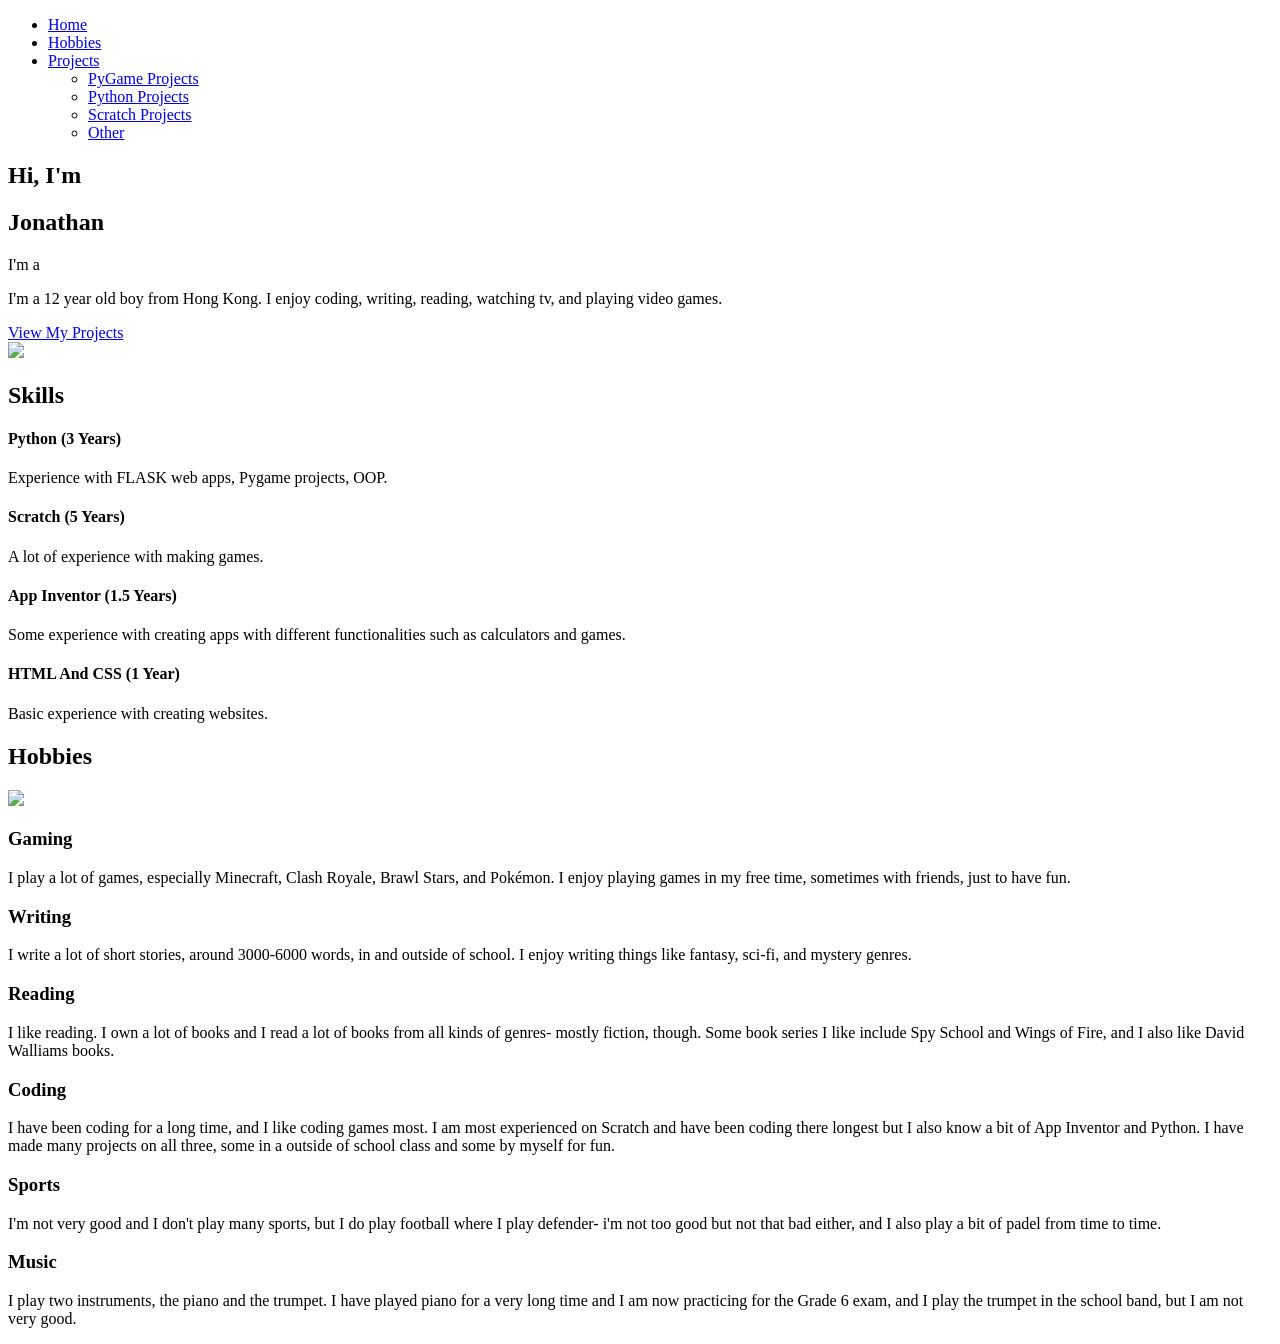
==== index.html @ df92a44d "Add files via upload" ====
<!DOCTYPE html>
<html lang="en">

<head>
  <meta charset="utf-8">
  <meta content="width=device-width, initial-scale=1.0" name="viewport">
  <title>Jonathan's Portfolio</title>
  <meta name="description" content="">
  <meta name="keywords" content="">

  <!-- Favicons -->
  <link href="assets/img/favicon.png" rel="icon">
  <link href="assets/img/apple-touch-icon.png" rel="apple-touch-icon">

  <!-- Fonts -->
  <link href="https://fonts.googleapis.com" rel="preconnect">
  <link href="https://fonts.gstatic.com" rel="preconnect" crossorigin>
  <link href="https://fonts.googleapis.com/css2?family=Roboto:ital,wght@0,100;0,300;0,400;0,500;0,700;0,900;1,100;1,300;1,400;1,500;1,700;1,900&family=Ubuntu:ital,wght@0,300;0,400;0,500;0,700;1,300;1,400;1,500;1,700&family=Nunito:ital,wght@0,200;0,300;0,400;0,500;0,600;0,700;0,800;0,900;1,200;1,300;1,400;1,500;1,600;1,700;1,800;1,900&display=swap" rel="stylesheet">

  <!-- Vendor CSS Files -->
  <link href="assets/vendor/bootstrap/css/bootstrap.min.css" rel="stylesheet">
  <link href="assets/vendor/bootstrap-icons/bootstrap-icons.css" rel="stylesheet">
  <link href="assets/vendor/aos/aos.css" rel="stylesheet">
  <link href="assets/vendor/glightbox/css/glightbox.min.css" rel="stylesheet">
  <link href="assets/vendor/swiper/swiper-bundle.min.css" rel="stylesheet">

  <!-- Main CSS File -->
  <link href="assets/css/main.css" rel="stylesheet">
  <link href="assets/css/custom.css" rel="stylesheet">

</head>

<body class="index-page">

  <header id="header" class="header dark-background d-flex flex-column justify-content-center">
    <i class="header-toggle d-xl-none bi bi-list"></i>

    <div class="header-container d-flex flex-column align-items-start">
      <nav id="navmenu" class="navmenu">
        <ul>
          <li><a href="#hero" class="active"><i class="bi bi-house navicon"></i>Home</a></li>
          <li><a href="#hobbies"><i class="bi bi-hdd-stack navicon"></i> Hobbies</a></li>
          <li class="dropdown"><a href="#"><i class="bi bi-menu-button navicon"></i> <span>Projects</span> <i class="bi bi-chevron-down toggle-dropdown"></i></a>
            <ul>
              <li><a href="pygame-projects.html">PyGame Projects</a></li>
              <li><a href="python-projects.html">Python Projects</a></li>
              <li><a href="scratch-projects.html">Scratch Projects</a></li>
              <li><a href="other-projects.html">Other</a></li>
            </ul>
          </li>
        </ul>
      </nav>

    </div>

  </header>

  <main class="main">

    <!-- Hero Section -->
    <section id="hero" class="hero section">

      <div class="background-elements">
        <div class="bg-circle circle-1"></div>
        <div class="bg-circle circle-2"></div>
      </div>

      <div class="hero-content">

        <div class="container">
          <div class="row align-items-center">

            <div class="col-lg-6" data-aos="fade-right" data-aos-delay="100">
              <div class="hero-text">
                <h1>Hi, I'm</h1>
                <h2>Jonathan</h2>
                <p class="lead">I'm a <span class="typed" data-typed-items="Coder, Writer, Student, Gamer"></span></p>
                <p class="description">I'm a 12 year old boy from Hong Kong. I enjoy coding, writing, reading, watching tv, and playing video games.</p>

                <div class="hero-actions">
                  <a href="#portfolio" class="btn btn-primary">View My Projects</a>
                </div>

                <div class="social-links">
                  <a href="#"><i class="bi bi-github"></i></a>
                </div>
              </div>
            </div>

            <div class="col-lg-6" data-aos="fade-left" data-aos-delay="200">
              <div class="hero-visual">
                <div class="profile-container">
                  <div class="profile-background"></div>
                  <img src="assets/img/" class="profile-image">
                </div>
              </div>
            </div>

          </div>
        </div>
      </div>

    </section><!-- /Hero Section -->


    <!-- Skills Section -->
    <section id="skills" class="skills section">

      <!-- Section Title -->
      <div class="container section-title" data-aos="fade-up">
        <h2>Skills</h2>
      </div><!-- End Section Title -->

      <div class="container" data-aos="fade-up" data-aos-delay="100">

        <div class="row">
          <div class="col-lg-6">
            <div class="skills-category" data-aos="fade-up" data-aos-delay="200">
              <div class="skills-animation">
                <div class="skill-item">
                  <div class="d-flex justify-content-between align-items-center">
                    <h4>Python (3 Years)</h4>
                  </div>
                  <div>Experience with FLASK web apps, Pygame projects, OOP.</div>
                </div>

                <div class="skill-item">
                  <div class="d-flex justify-content-between align-items-center">
                    <h4>Scratch (5 Years)</h4>
                  </div>
                  <div>A lot of experience with making games.</div>
                </div>

              </div>
            </div>
          </div>

          <div class="col-lg-6">
            <div class="skills-category" data-aos="fade-up" data-aos-delay="300">
              <div class="skills-animation">
                <div class="skill-item">
                  <div class="d-flex justify-content-between align-items-center">
                    <h4>App Inventor (1.5 Years)</h4>
                  </div>
                  <div>Some experience with creating apps with different functionalities such as calculators and games.</div>
                </div>

                <div class="skill-item">
                  <div class="d-flex justify-content-between align-items-center">
                    <h4>HTML And CSS (1 Year)</h4>
                  </div>
                  <div>Basic experience with creating websites.</div>
                </div>

              </div>
            </div><!-- End Backend Skills -->
          </div>
        </div>

      </div>

    </section><!-- /Skills Section -->


    <!-- Hobbies Section -->
    <section id="hobbies" class="services section">

      <!-- Section Title -->
      <div class="container section-title" data-aos="fade-up">
        <h2>Hobbies</h2>
      </div><!-- End Section Title -->

      <div class="container" data-aos="fade-up" data-aos-delay="100">

        <div class="row justify-content-center">
          <div class="col-lg-4 col-md-6" data-aos="fade-up" data-aos-delay="100">
            <div class="service-card position-relative z-1">
              <div class="service-icon">
                <img src="assets/img/hobbies/test.png" class="hobbie_image">
              </div>
              <h3>
                  Gaming
              </h3>
              <p>
                I play a lot of games, especially Minecraft, Clash Royale, Brawl Stars, and Pokémon. I enjoy playing games in my free time, sometimes with friends, just to have fun. 
              </p>
            </div>
          </div>
          <div class="col-lg-4 col-md-6" data-aos="fade-up" data-aos-delay="200">
            <div class="service-card position-relative z-1">
              <div class="service-icon">
                <i class="bi bi-gem"></i>
              </div>
              <h3>
                  Writing
              </h3>
              <p>
                I write a lot of short stories, around 3000-6000 words, in and outside of school. I enjoy writing things like fantasy, sci-fi, and mystery genres.
              </p>
            </div>
          </div>
          <div class="col-lg-4 col-md-6" data-aos="fade-up" data-aos-delay="300">
            <div class="service-card position-relative z-1">
              <div class="service-icon">
                <i class="bi bi-megaphone"></i>
              </div>
              <h3>
                  Reading
              </h3>
              <p>
                I like reading. I own a lot of books and I read a lot of books from all kinds of genres- mostly fiction, though. Some book series I like include Spy School and Wings of Fire, and I also like David Walliams books.
              </p>
               </div>
          </div>
          <div class="col-lg-4 col-md-6" data-aos="fade-up" data-aos-delay="100">
            <div class="service-card position-relative z-1">
              <div class="service-icon">
                <i class="bi bi-code-slash"></i>
              </div>
              <h3>
                  Coding
              </h3>
              <p>
                I have been coding for a long time, and I like coding games most. I am most experienced on Scratch and have been coding there longest but I also know a bit of App Inventor and Python. I have made many projects on all three, some in a outside of school class and some by myself for fun.
            </div>
          </div>
          <div class="col-lg-4 col-md-6" data-aos="fade-up" data-aos-delay="200">
            <div class="service-card position-relative z-1">
              <div class="service-icon">
                <i class="bi bi-graph-up"></i>
              </div>
              <h3>
                  Sports
              </h3>
              <p>
                I'm not very good and I don't play many sports, but I do play football where I play defender- i'm not too good but not that bad either, and I also play a bit of padel from time to time.
              </p>
            </div>
          </div>
          <div class="col-lg-4 col-md-6" data-aos="fade-up" data-aos-delay="300">
            <div class="service-card position-relative z-1">
              <div class="service-icon">
                <i class="bi bi-camera-video"></i>
              </div>
              <h3>
                  Music
              </h3>
              <p>
                I play two instruments, the piano and the trumpet. I have played piano for a very long time and I am now practicing for the Grade 6 exam, and I play the trumpet in the school band, but I am not very good.
              </p>
            </div>
          </div>
        </div>

      </div>

    </section><!-- /Services Section -->

  </main>

  <!-- Scroll Top -->
  <a href="#" id="scroll-top" class="scroll-top d-flex align-items-center justify-content-center"><i class="bi bi-arrow-up-short"></i></a>

  <!-- Preloader -->
  <div id="preloader"></div>

  <!-- Vendor JS Files -->
  <script src="assets/vendor/bootstrap/js/bootstrap.bundle.min.js"></script>
  <script src="assets/vendor/php-email-form/validate.js"></script>
  <script src="assets/vendor/aos/aos.js"></script>
  <script src="assets/vendor/typed.js/typed.umd.js"></script>
  <script src="assets/vendor/purecounter/purecounter_vanilla.js"></script>
  <script src="assets/vendor/waypoints/noframework.waypoints.js"></script>
  <script src="assets/vendor/isotope-layout/isotope.pkgd.min.js"></script>
  <script src="assets/vendor/imagesloaded/imagesloaded.pkgd.min.js"></script>
  <script src="assets/vendor/glightbox/js/glightbox.min.js"></script>
  <script src="assets/vendor/swiper/swiper-bundle.min.js"></script>

  <!-- Main JS File -->
  <script src="assets/js/main.js"></script>

</body>

</html>
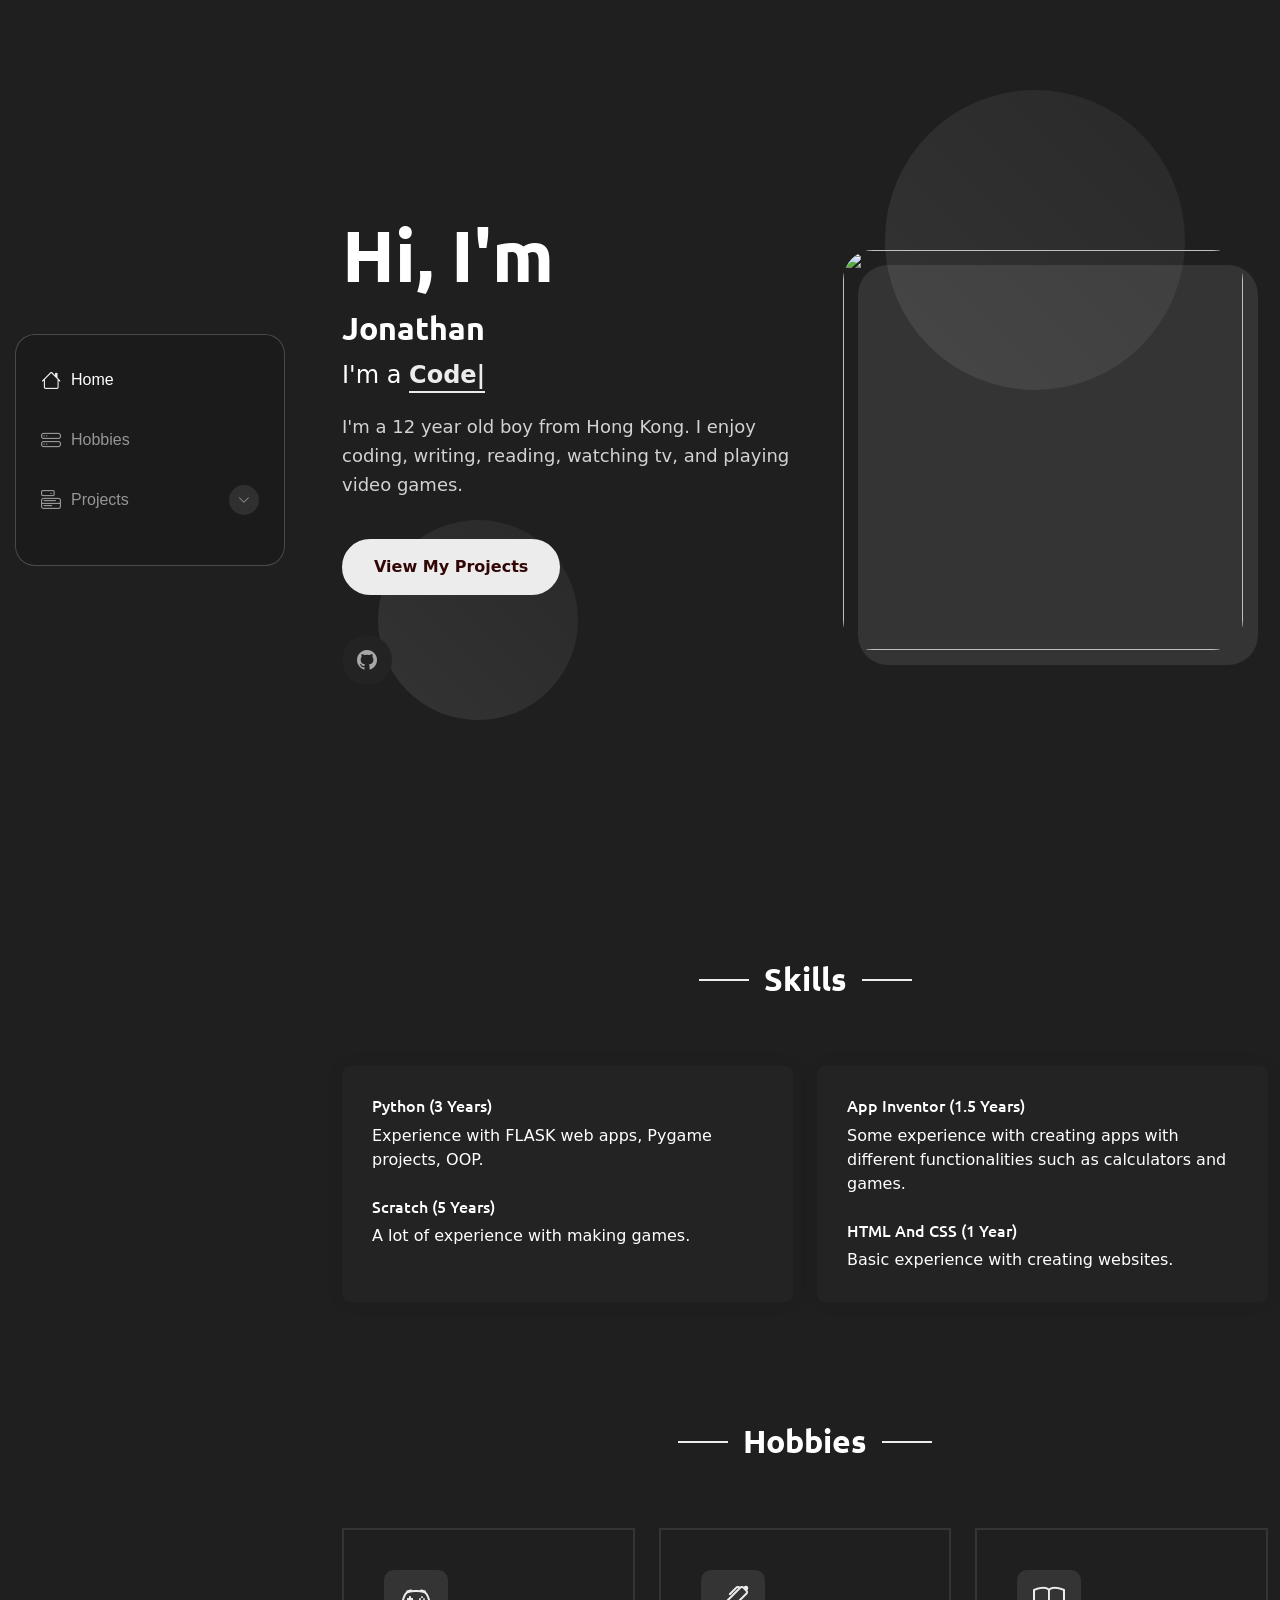
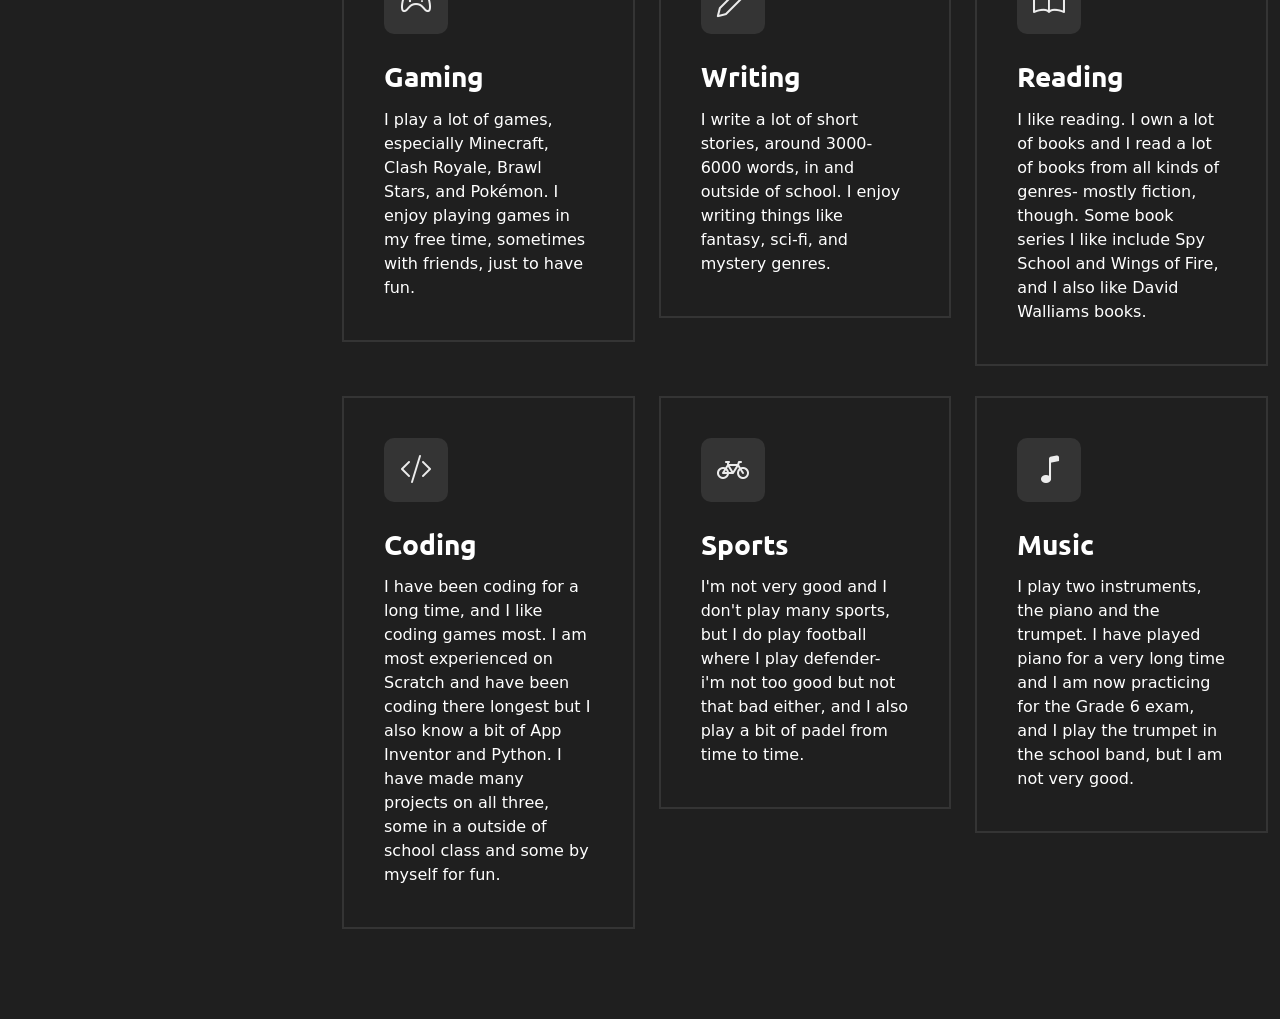
==== commit b5f884a3: "Add files via upload" ====
--- a/index.html
+++ b/index.html
@@ -9,8 +9,7 @@
   <meta name="keywords" content="">
 
   <!-- Favicons -->
-  <link href="assets/img/favicon.png" rel="icon">
-  <link href="assets/img/apple-touch-icon.png" rel="apple-touch-icon">
+  <link href="assets/img/JIcon.png" rel="icon">
 
   <!-- Fonts -->
   <link href="https://fonts.googleapis.com" rel="preconnect">
@@ -176,7 +175,7 @@
           <div class="col-lg-4 col-md-6" data-aos="fade-up" data-aos-delay="100">
             <div class="service-card position-relative z-1">
               <div class="service-icon">
-                <img src="assets/img/hobbies/test.png" class="hobbie_image">
+                 <i class="bi bi-controller"></i>
               </div>
               <h3>
                   Gaming
@@ -189,7 +188,7 @@
           <div class="col-lg-4 col-md-6" data-aos="fade-up" data-aos-delay="200">
             <div class="service-card position-relative z-1">
               <div class="service-icon">
-                <i class="bi bi-gem"></i>
+                <i class="bi bi-pen"></i>
               </div>
               <h3>
                   Writing
@@ -202,7 +201,7 @@
           <div class="col-lg-4 col-md-6" data-aos="fade-up" data-aos-delay="300">
             <div class="service-card position-relative z-1">
               <div class="service-icon">
-                <i class="bi bi-megaphone"></i>
+                <i class="bi bi-book"></i>
               </div>
               <h3>
                   Reading
@@ -227,7 +226,7 @@
           <div class="col-lg-4 col-md-6" data-aos="fade-up" data-aos-delay="200">
             <div class="service-card position-relative z-1">
               <div class="service-icon">
-                <i class="bi bi-graph-up"></i>
+                <i class="bi bi-bicycle"></i>
               </div>
               <h3>
                   Sports
@@ -240,7 +239,7 @@
           <div class="col-lg-4 col-md-6" data-aos="fade-up" data-aos-delay="300">
             <div class="service-card position-relative z-1">
               <div class="service-icon">
-                <i class="bi bi-camera-video"></i>
+                <i class="bi bi-music-note"></i>
               </div>
               <h3>
                   Music
--- a/assets/css/main.css
+++ b/assets/css/main.css
@@ -0,0 +1,2550 @@
+/**
+* Template Name: SnapFolio
+* Template URL: https://bootstrapmade.com/snapfolio-bootstrap-portfolio-template/
+* Updated: Jul 21 2025 with Bootstrap v5.3.7
+* Author: BootstrapMade.com
+* License: https://bootstrapmade.com/license/
+*/
+
+/*--------------------------------------------------------------
+# Font & Color Variables
+# Help: https://bootstrapmade.com/color-system/
+--------------------------------------------------------------*/
+/* Fonts */
+:root {
+  --default-font: "Roboto",  system-ui, -apple-system, "Segoe UI", Roboto, "Helvetica Neue", Arial, "Noto Sans", "Liberation Sans", sans-serif, "Apple Color Emoji", "Segoe UI Emoji", "Segoe UI Symbol", "Noto Color Emoji";
+  --heading-font: "Ubuntu",  sans-serif;
+  --nav-font: "Nunito",  sans-serif;
+}
+
+/* Global Colors - The following color variables are used throughout the website. Updating them here will change the color scheme of the entire website */
+:root { 
+  --background-color: #1f1f1f; /* Background color for the entire website, including individual sections */
+  --default-color: #ffffff; /* Default color used for the majority of the text content across the entire website */
+  --heading-color: #ffffff; /* Color for headings, subheadings and title throughout the website */
+  --accent-color: #ececec; /* Accent color that represents your brand on the website. It's used for buttons, links, and other elements that need to stand out */
+  --surface-color: #232323; /* The surface color is used as a background of boxed elements within sections, such as cards, icon boxes, or other elements that require a visual separation from the global background. */
+  --contrast-color: #310606; /* Contrast color for text, ensuring readability against backgrounds of accent, heading, or default colors. */
+}
+
+/* Nav Menu Colors - The following color variables are used specifically for the navigation menu. They are separate from the global colors to allow for more customization options */
+:root {
+  --nav-color: rgba(236, 236, 236, 0.59);  /* The default color of the main navmenu links */
+  --nav-hover-color: #ffffff; /* Applied to main navmenu links when they are hovered over or active */
+  --nav-mobile-background-color: #393939; /* Used as the background color for mobile navigation menu */
+  --nav-dropdown-background-color: #393939; /* Used as the background color for dropdown items that appear when hovering over primary navigation items */
+  --nav-dropdown-color: #ffffff; /* Used for navigation links of the dropdown items in the navigation menu. */
+  --nav-dropdown-hover-color: #ececec; /* Similar to --nav-hover-color, this color is applied to dropdown navigation links when they are hovered over. */
+}
+
+/* Color Presets - These classes override global colors when applied to any section or element, providing reuse of the sam color scheme. */
+
+.light-background {
+  --background-color: #2c2c2c;
+  --surface-color: #323232;
+}
+
+.dark-background {
+  --background-color: #040b14;
+  --default-color: #ffffff;
+  --heading-color: #ffffff;
+  --surface-color: #151f2b;
+  --contrast-color: #ffffff;
+}
+
+/* Smooth scroll */
+:root {
+  scroll-behavior: smooth;
+}
+
+/*--------------------------------------------------------------
+# General Styling & Shared Classes
+--------------------------------------------------------------*/
+body {
+  color: var(--default-color);
+  background-color: var(--background-color);
+  font-family: var(--default-font);
+}
+
+a {
+  color: var(--accent-color);
+  text-decoration: none;
+  transition: 0.3s;
+}
+
+a:hover {
+  color: color-mix(in srgb, var(--accent-color), transparent 25%);
+  text-decoration: none;
+}
+
+h1,
+h2,
+h3,
+h4,
+h5,
+h6 {
+  color: var(--heading-color);
+  font-family: var(--heading-font);
+}
+
+/* PHP Email Form Messages
+------------------------------*/
+.php-email-form .error-message {
+  display: none;
+  background: #df1529;
+  color: #ffffff;
+  text-align: left;
+  padding: 15px;
+  margin-bottom: 24px;
+  font-weight: 600;
+}
+
+.php-email-form .sent-message {
+  display: none;
+  color: #ffffff;
+  background: #059652;
+  text-align: center;
+  padding: 15px;
+  margin-bottom: 24px;
+  font-weight: 600;
+}
+
+.php-email-form .loading {
+  display: none;
+  background: var(--surface-color);
+  text-align: center;
+  padding: 15px;
+  margin-bottom: 24px;
+}
+
+.php-email-form .loading:before {
+  content: "";
+  display: inline-block;
+  border-radius: 50%;
+  width: 24px;
+  height: 24px;
+  margin: 0 10px -6px 0;
+  border: 3px solid var(--accent-color);
+  border-top-color: var(--surface-color);
+  animation: php-email-form-loading 1s linear infinite;
+}
+
+@keyframes php-email-form-loading {
+  0% {
+    transform: rotate(0deg);
+  }
+
+  100% {
+    transform: rotate(360deg);
+  }
+}
+
+/*--------------------------------------------------------------
+# Global Header
+--------------------------------------------------------------*/
+.header {
+  --background-color: #1b1b1b;
+  --contrast-color: #444444;
+  color: var(--default-color);
+  position: fixed;
+  top: 0;
+  left: 0;
+  bottom: 0;
+  padding: 0 15px;
+  width: 300px;
+  transition: all ease-in-out 0.3s;
+  overflow-y: auto;
+  z-index: 997;
+}
+
+.header .header-container {
+  border-radius: 20px;
+  padding: 15px;
+  background-color: var(--background-color);
+  border: 1px solid color-mix(in srgb, var(--default-color), transparent 80%);
+}
+
+.header .social-links {
+  margin: 0 0 10px 0;
+}
+
+.header .social-links a {
+  font-size: 16px;
+  display: inline-flex;
+  align-items: center;
+  justify-content: center;
+  background: color-mix(in srgb, var(--default-color), transparent 90%);
+  color: var(--default-color);
+  margin: 0 2px;
+  border-radius: 50%;
+  text-align: center;
+  width: 40px;
+  height: 40px;
+  transition: 0.3s;
+}
+
+.header .social-links a:hover {
+  color: var(--contrast-color);
+  background: var(--accent-color);
+}
+
+@media (min-width: 1200px) {
+
+  .header~main,
+  .header~#footer {
+    margin-left: 330px;
+  }
+}
+
+@media (max-width: 1199px) {
+  .header {
+    left: -100%;
+  }
+}
+
+.header.header-show {
+  left: 0;
+}
+
+.header .header-toggle {
+  color: var(--contrast-color);
+  background-color: var(--accent-color);
+  font-size: 22px;
+  display: flex;
+  align-items: center;
+  justify-content: center;
+  width: 40px;
+  height: 40px;
+  border-radius: 50%;
+  cursor: pointer;
+  position: fixed;
+  top: 15px;
+  right: 15px;
+  z-index: 9999;
+  transition: background-color 0.3s;
+}
+
+.header .header-toggle:hover {
+  color: var(--contrast-color);
+  background-color: color-mix(in srgb, var(--accent-color) 90%, white 15%);
+}
+
+/*--------------------------------------------------------------
+# Navigation Menu
+--------------------------------------------------------------*/
+.mobile-nav-toggle {
+  display: none;
+}
+
+.navmenu {
+  padding: 0;
+  z-index: 9997;
+  width: 100%;
+}
+
+.navmenu ul {
+  list-style: none;
+  padding: 0 0 20px 0;
+  margin: 0;
+}
+
+.navmenu a,
+.navmenu a:focus {
+  color: var(--nav-color);
+  padding: 15px 10px;
+  font-family: var(--nav-font);
+  font-size: 16px;
+  font-weight: 400;
+  display: flex;
+  align-items: center;
+  white-space: nowrap;
+  transition: 0.3s;
+  width: 100%;
+}
+
+.navmenu a .navicon,
+.navmenu a:focus .navicon {
+  font-size: 20px;
+  margin-right: 10px;
+}
+
+.navmenu a .toggle-dropdown,
+.navmenu a:focus .toggle-dropdown {
+  font-size: 12px;
+  line-height: 0;
+  margin-left: auto;
+  width: 30px;
+  height: 30px;
+  display: flex;
+  align-items: center;
+  justify-content: center;
+  border-radius: 50%;
+  transition: 0.3s;
+  flex-shrink: 0;
+  background-color: color-mix(in srgb, var(--accent-color), transparent 90%);
+}
+
+.navmenu a .toggle-dropdown:hover,
+.navmenu a:focus .toggle-dropdown:hover {
+  background-color: var(--accent-color);
+  color: var(--contrast-color);
+}
+
+.navmenu a:hover,
+.navmenu .active,
+.navmenu .active:focus {
+  color: var(--nav-hover-color);
+}
+
+.navmenu a:hover .navicon,
+.navmenu .active .navicon,
+.navmenu .active:focus .navicon {
+  color: var(--accent-color);
+}
+
+.navmenu .active .toggle-dropdown,
+.navmenu .active:focus .toggle-dropdown {
+  background-color: var(--accent-color);
+  color: var(--contrast-color);
+  transform: rotate(180deg);
+}
+
+.navmenu .dropdown {
+  display: block;
+}
+
+.navmenu .dropdown a,
+.navmenu .dropdown a:focus {
+  color: --nav-dropdown-color;
+}
+
+.navmenu .dropdown a:hover,
+.navmenu .dropdown .active,
+.navmenu .dropdown .active:focus {
+  color: var(--nav-dropdown-hover-color);
+}
+
+.navmenu .dropdown ul {
+  position: static;
+  display: none;
+  z-index: 99;
+  padding: 5px 10px;
+  margin: 5px 10px;
+  background-color: var(--nav-dropdown-background-color);
+  border: 1px solid color-mix(in srgb, var(--default-color), transparent 90%);
+  box-shadow: none;
+  transition: all 0.5s ease-in-out;
+}
+
+.navmenu .dropdown ul ul {
+  background-color: rgba(33, 37, 41, 0.1);
+}
+
+.navmenu .dropdown>.dropdown-active {
+  display: block;
+  background-color: rgba(33, 37, 41, 0.03);
+}
+
+/*--------------------------------------------------------------
+# Global Footer
+--------------------------------------------------------------*/
+.footer {
+  color: var(--default-color);
+  background-color: var(--background-color);
+  font-size: 14px;
+  padding: 0 0 40px 0;
+  position: relative;
+}
+
+.footer .copyright {
+  padding-top: 40px;
+  border-top: 1px solid color-mix(in srgb, var(--default-color), transparent 90%);
+}
+
+.footer .copyright p {
+  margin-bottom: 0;
+}
+
+.footer .credits {
+  margin-top: 4px;
+  font-size: 13px;
+  text-align: center;
+}
+
+/*--------------------------------------------------------------
+# Preloader
+--------------------------------------------------------------*/
+#preloader {
+  position: fixed;
+  inset: 0;
+  z-index: 999999;
+  overflow: hidden;
+  background: var(--background-color);
+  transition: all 0.6s ease-out;
+}
+
+#preloader:before {
+  content: "";
+  position: fixed;
+  top: calc(50% - 30px);
+  left: calc(50% - 30px);
+  border: 6px solid #ffffff;
+  border-color: var(--accent-color) transparent var(--accent-color) transparent;
+  border-radius: 50%;
+  width: 60px;
+  height: 60px;
+  animation: animate-preloader 1.5s linear infinite;
+}
+
+@keyframes animate-preloader {
+  0% {
+    transform: rotate(0deg);
+  }
+
+  100% {
+    transform: rotate(360deg);
+  }
+}
+
+/*--------------------------------------------------------------
+# Scroll Top Button
+--------------------------------------------------------------*/
+.scroll-top {
+  position: fixed;
+  visibility: hidden;
+  opacity: 0;
+  right: 15px;
+  bottom: -15px;
+  z-index: 99999;
+  background-color: var(--accent-color);
+  width: 44px;
+  height: 44px;
+  border-radius: 50px;
+  transition: all 0.4s;
+}
+
+.scroll-top i {
+  font-size: 24px;
+  color: var(--contrast-color);
+  line-height: 0;
+}
+
+.scroll-top:hover {
+  background-color: color-mix(in srgb, var(--accent-color), transparent 20%);
+  color: var(--contrast-color);
+}
+
+.scroll-top.active {
+  visibility: visible;
+  opacity: 1;
+  bottom: 15px;
+}
+
+/*--------------------------------------------------------------
+# Disable aos animation delay on mobile devices
+--------------------------------------------------------------*/
+@media screen and (max-width: 768px) {
+  [data-aos-delay] {
+    transition-delay: 0 !important;
+  }
+}
+
+/*--------------------------------------------------------------
+# Global Page Titles & Breadcrumbs
+--------------------------------------------------------------*/
+.page-title {
+  color: var(--default-color);
+  padding: 25px 0 0 0;
+  position: relative;
+}
+
+.page-title .container {
+  border-bottom: 1px solid color-mix(in srgb, var(--default-color), transparent 90%);
+  padding-bottom: 25px;
+}
+
+.page-title h1 {
+  font-size: 24px;
+  font-weight: 700;
+}
+
+.page-title .breadcrumbs ol {
+  display: flex;
+  flex-wrap: wrap;
+  list-style: none;
+  padding: 0;
+  margin: 0;
+  font-size: 14px;
+  font-weight: 400;
+}
+
+.page-title .breadcrumbs ol li+li {
+  padding-left: 10px;
+}
+
+.page-title .breadcrumbs ol li+li::before {
+  content: "/";
+  display: inline-block;
+  padding-right: 10px;
+  color: color-mix(in srgb, var(--default-color), transparent 70%);
+}
+
+/*--------------------------------------------------------------
+# Global Sections
+--------------------------------------------------------------*/
+section,
+.section {
+  color: var(--default-color);
+  background-color: var(--background-color);
+  padding: 60px 0;
+  overflow: clip;
+}
+
+/*--------------------------------------------------------------
+# Global Section Titles
+--------------------------------------------------------------*/
+.section-title {
+  text-align: center;
+  padding-bottom: 60px;
+  position: relative;
+}
+
+.section-title h2 {
+  font-size: 32px;
+  font-weight: 700;
+  position: relative;
+}
+
+.section-title h2:before,
+.section-title h2:after {
+  content: "";
+  width: 50px;
+  height: 2px;
+  background: var(--accent-color);
+  display: inline-block;
+}
+
+.section-title h2:before {
+  margin: 0 15px 10px 0;
+}
+
+.section-title h2:after {
+  margin: 0 0 10px 15px;
+}
+
+.section-title p {
+  margin-bottom: 0;
+}
+
+/*--------------------------------------------------------------
+# Hero Section
+--------------------------------------------------------------*/
+.hero {
+  min-height: 100vh;
+  position: relative;
+  overflow: hidden;
+  display: flex;
+  align-items: center;
+}
+
+.hero .background-elements {
+  position: absolute;
+  top: 0;
+  left: 0;
+  width: 100%;
+  height: 100%;
+  z-index: 1;
+  overflow: hidden;
+}
+
+.hero .background-elements .bg-circle {
+  position: absolute;
+  border-radius: 50%;
+  background: linear-gradient(45deg, color-mix(in srgb, var(--accent-color), transparent 90%), color-mix(in srgb, var(--accent-color), transparent 95%));
+  animation: float 6s ease-in-out infinite;
+}
+
+.hero .background-elements .bg-circle.circle-1 {
+  width: 300px;
+  height: 300px;
+  top: 10%;
+  right: 10%;
+  animation-delay: 0s;
+}
+
+.hero .background-elements .bg-circle.circle-2 {
+  width: 200px;
+  height: 200px;
+  bottom: 20%;
+  left: 5%;
+  animation-delay: 2s;
+}
+
+.hero .hero-content {
+  position: relative;
+  width: 100%;
+  z-index: 2;
+}
+
+.hero .container {
+  position: relative;
+  z-index: 3;
+}
+
+.hero .hero-text h1 {
+  font-size: 72px;
+  font-weight: 800;
+  line-height: 1.1;
+  margin-bottom: 15px;
+  color: var(--heading-color);
+}
+
+.hero .hero-text h1 .accent-text {
+  color: var(--accent-color);
+  position: relative;
+}
+
+.hero .hero-text h1 .accent-text::after {
+  content: "";
+  position: absolute;
+  bottom: -5px;
+  left: 0;
+  width: 100%;
+  height: 3px;
+  background: linear-gradient(90deg, var(--accent-color), color-mix(in srgb, var(--accent-color), transparent 50%));
+}
+
+.hero .hero-text h2 {
+  font-size: 32px;
+  font-weight: 600;
+  color: var(--heading-color);
+  margin-bottom: 10px;
+}
+
+.hero .hero-text .lead {
+  font-size: 24px;
+  margin-bottom: 20px;
+  color: var(--default-color);
+}
+
+.hero .hero-text .lead span {
+  color: var(--accent-color);
+  font-weight: 600;
+  border-bottom: 2px solid var(--accent-color);
+  padding-bottom: 2px;
+}
+
+.hero .hero-text .description {
+  font-size: 18px;
+  line-height: 1.6;
+  color: color-mix(in srgb, var(--default-color), transparent 20%);
+  margin-bottom: 40px;
+  max-width: 500px;
+}
+
+.hero .hero-actions {
+  display: flex;
+  gap: 20px;
+  margin-bottom: 40px;
+  flex-wrap: wrap;
+}
+
+.hero .hero-actions .btn {
+  padding: 14px 30px;
+  font-size: 16px;
+  font-weight: 600;
+  border-radius: 50px;
+  text-decoration: none;
+  transition: all 0.3s ease;
+  border: 2px solid;
+}
+
+.hero .hero-actions .btn.btn-primary {
+  background-color: var(--accent-color);
+  color: var(--contrast-color);
+  border-color: var(--accent-color);
+}
+
+.hero .hero-actions .btn.btn-primary:hover {
+  background-color: color-mix(in srgb, var(--accent-color), black 10%);
+  transform: translateY(-2px);
+  box-shadow: 0 8px 25px color-mix(in srgb, var(--accent-color), transparent 70%);
+}
+
+.hero .hero-actions .btn.btn-outline {
+  background-color: transparent;
+  color: var(--accent-color);
+  border-color: var(--accent-color);
+}
+
+.hero .hero-actions .btn.btn-outline:hover {
+  background-color: var(--accent-color);
+  color: var(--contrast-color);
+  transform: translateY(-2px);
+}
+
+.hero .social-links {
+  display: flex;
+  gap: 20px;
+}
+
+.hero .social-links a {
+  width: 50px;
+  height: 50px;
+  display: flex;
+  align-items: center;
+  justify-content: center;
+  background-color: var(--surface-color);
+  color: color-mix(in srgb, var(--default-color), transparent 40%);
+  border-radius: 50%;
+  font-size: 20px;
+  transition: all 0.3s ease;
+}
+
+.hero .social-links a:hover {
+  color: var(--contrast-color);
+  background-color: var(--accent-color);
+  transform: translateY(-3px);
+  box-shadow: 0 8px 25px color-mix(in srgb, var(--accent-color), transparent 70%);
+}
+
+.hero .hero-visual {
+  display: flex;
+  justify-content: center;
+  align-items: center;
+  height: 100%;
+}
+
+.hero .hero-visual .profile-container {
+  position: relative;
+  width: 400px;
+  height: 400px;
+}
+
+.hero .hero-visual .profile-container .profile-background {
+  position: absolute;
+  top: 15px;
+  left: 15px;
+  width: 100%;
+  height: 100%;
+  background: color-mix(in srgb, var(--accent-color), transparent 90%);
+  border-radius: 30px;
+  z-index: 1;
+}
+
+.hero .hero-visual .profile-container .profile-image {
+  position: relative;
+  width: 100%;
+  height: 100%;
+  object-fit: cover;
+  border-radius: 30px;
+  z-index: 2;
+}
+
+@keyframes float {
+
+  0%,
+  100% {
+    transform: translateY(0px);
+  }
+
+  50% {
+    transform: translateY(-20px);
+  }
+}
+
+@keyframes floatIcon {
+
+  0%,
+  100% {
+    transform: translateY(0px) rotate(0deg);
+  }
+
+  50% {
+    transform: translateY(-10px) rotate(5deg);
+  }
+}
+
+@media (max-width: 992px) {
+  .hero .hero-text {
+    text-align: center;
+    margin-bottom: 50px;
+  }
+
+  .hero .hero-text h1 {
+    font-size: 56px;
+  }
+
+  .hero .hero-text h2 {
+    font-size: 28px;
+  }
+
+  .hero .hero-text .lead {
+    font-size: 20px;
+  }
+
+  .hero .hero-visual .profile-container {
+    width: 350px;
+    height: 350px;
+  }
+}
+
+@media (max-width: 768px) {
+  .hero .hero-text h1 {
+    font-size: 42px;
+  }
+
+  .hero .hero-text h2 {
+    font-size: 24px;
+  }
+
+  .hero .hero-text .lead {
+    font-size: 18px;
+  }
+
+  .hero .hero-text .description {
+    font-size: 16px;
+  }
+
+  .hero .hero-actions {
+    justify-content: center;
+  }
+
+  .hero .hero-actions .btn {
+    padding: 12px 25px;
+    font-size: 14px;
+  }
+
+  .hero .hero-visual .profile-container {
+    width: 300px;
+    height: 300px;
+  }
+
+  .hero .background-elements .bg-circle.circle-1 {
+    width: 200px;
+    height: 200px;
+  }
+
+  .hero .background-elements .bg-circle.circle-2 {
+    width: 150px;
+    height: 150px;
+  }
+
+  .hero .background-elements .bg-circle.circle-3 {
+    width: 100px;
+    height: 100px;
+  }
+}
+
+/*--------------------------------------------------------------
+# About Section
+--------------------------------------------------------------*/
+.about .profile-card {
+  background: linear-gradient(135deg, var(--surface-color) 0%, color-mix(in srgb, var(--surface-color), var(--accent-color) 5%) 100%);
+  border-radius: 2rem;
+  padding: 2.5rem;
+  text-align: center;
+  box-shadow: 0 20px 40px rgba(0, 0, 0, 0.08);
+  border: 1px solid color-mix(in srgb, var(--accent-color), transparent 90%);
+  position: relative;
+  overflow: hidden;
+}
+
+.about .profile-card::before {
+  content: "";
+  position: absolute;
+  top: 0;
+  left: 0;
+  right: 0;
+  height: 4px;
+  background: linear-gradient(90deg, var(--accent-color), color-mix(in srgb, var(--accent-color), var(--heading-color) 30%));
+}
+
+@media (max-width: 991px) {
+  .about .profile-card {
+    margin-bottom: 3rem;
+  }
+}
+
+.about .profile-header {
+  position: relative;
+  margin-bottom: 2rem;
+}
+
+.about .profile-header .profile-image {
+  width: 160px;
+  height: 160px;
+  margin: 0 auto 1.5rem;
+  border-radius: 50%;
+  overflow: hidden;
+  border: 4px solid var(--accent-color);
+  box-shadow: 0 10px 30px rgba(0, 0, 0, 0.15);
+}
+
+.about .profile-header .profile-image img {
+  width: 100%;
+  height: 100%;
+  object-fit: cover;
+}
+
+.about .profile-header .profile-badge {
+  position: absolute;
+  bottom: 20px;
+  right: calc(50% - 65px);
+  width: 32px;
+  height: 32px;
+  background-color: var(--accent-color);
+  border-radius: 50%;
+  display: flex;
+  align-items: center;
+  justify-content: center;
+  border: 3px solid var(--surface-color);
+}
+
+.about .profile-header .profile-badge i {
+  color: var(--contrast-color);
+  font-size: 14px;
+}
+
+.about .profile-content h3 {
+  font-size: 1.5rem;
+  font-weight: 700;
+  margin-bottom: 0.5rem;
+  color: var(--heading-color);
+}
+
+.about .profile-content .profession {
+  color: var(--accent-color);
+  font-weight: 500;
+  margin-bottom: 2rem;
+}
+
+.about .contact-links {
+  display: flex;
+  flex-direction: column;
+  gap: 1rem;
+}
+
+.about .contact-links .contact-item {
+  display: flex;
+  align-items: center;
+  gap: 0.75rem;
+  padding: 0.75rem 1rem;
+  background-color: color-mix(in srgb, var(--surface-color), var(--background-color) 50%);
+  border-radius: 0.75rem;
+  text-decoration: none;
+  color: var(--default-color);
+  transition: all 0.3s;
+  border: 1px solid color-mix(in srgb, var(--default-color), transparent 90%);
+}
+
+.about .contact-links .contact-item:hover {
+  background-color: var(--accent-color);
+  color: var(--contrast-color);
+  transform: translateY(-2px);
+  box-shadow: 0 5px 20px color-mix(in srgb, var(--accent-color), transparent 70%);
+}
+
+.about .contact-links .contact-item i {
+  font-size: 1rem;
+  width: 18px;
+}
+
+.about .about-content {
+  padding-left: 3rem;
+}
+
+@media (max-width: 991px) {
+  .about .about-content {
+    padding-left: 0;
+  }
+}
+
+.about .about-content .section-header {
+  margin-bottom: 2rem;
+}
+
+.about .about-content .section-header .badge-text {
+  display: inline-block;
+  background: linear-gradient(135deg, var(--accent-color), color-mix(in srgb, var(--accent-color), var(--heading-color) 20%));
+  color: var(--contrast-color);
+  padding: 0.5rem 1.5rem;
+  border-radius: 2rem;
+  font-size: 0.875rem;
+  font-weight: 600;
+  letter-spacing: 0.5px;
+  margin-bottom: 1.5rem;
+}
+
+.about .about-content .section-header h2 {
+  font-size: 2.25rem;
+  font-weight: 700;
+  line-height: 1.3;
+  margin: 0;
+}
+
+@media (max-width: 768px) {
+  .about .about-content .section-header h2 {
+    font-size: 1.875rem;
+  }
+}
+
+.about .about-content .description {
+  margin-bottom: 2.5rem;
+}
+
+.about .about-content .description p {
+  font-size: 1.1rem;
+  line-height: 1.7;
+  color: color-mix(in srgb, var(--default-color), transparent 20%);
+  margin-bottom: 1.5rem;
+}
+
+.about .about-content .description p:last-child {
+  margin-bottom: 0;
+}
+
+.about .stats-grid {
+  display: grid;
+  grid-template-columns: repeat(3, 1fr);
+  gap: 2rem;
+  margin-bottom: 2.5rem;
+  padding: 2rem;
+  background-color: var(--surface-color);
+  border-radius: 1.5rem;
+  box-shadow: 0 10px 30px rgba(0, 0, 0, 0.05);
+}
+
+@media (max-width: 768px) {
+  .about .stats-grid {
+    grid-template-columns: 1fr;
+    gap: 1.5rem;
+    text-align: center;
+  }
+}
+
+.about .stats-grid .stat-item {
+  text-align: center;
+}
+
+.about .stats-grid .stat-item .stat-number {
+  font-size: 2rem;
+  font-weight: 700;
+  color: var(--accent-color);
+  display: block;
+  margin-bottom: 0.5rem;
+}
+
+.about .stats-grid .stat-item .stat-label {
+  font-size: 0.875rem;
+  color: color-mix(in srgb, var(--default-color), transparent 40%);
+  font-weight: 500;
+}
+
+.about .details-grid {
+  margin-bottom: 2.5rem;
+}
+
+.about .details-grid .detail-row {
+  display: grid;
+  grid-template-columns: 1fr 1fr;
+  gap: 2rem;
+  margin-bottom: 1.5rem;
+}
+
+@media (max-width: 768px) {
+  .about .details-grid .detail-row {
+    grid-template-columns: 1fr;
+    gap: 1rem;
+  }
+}
+
+.about .details-grid .detail-row:last-child {
+  margin-bottom: 0;
+}
+
+.about .details-grid .detail-item .detail-label {
+  display: block;
+  font-size: 0.875rem;
+  color: color-mix(in srgb, var(--default-color), transparent 50%);
+  margin-bottom: 0.5rem;
+  font-weight: 500;
+}
+
+.about .details-grid .detail-item .detail-value {
+  display: block;
+  font-weight: 600;
+  color: var(--heading-color);
+  font-size: 1rem;
+}
+
+.about .cta-section {
+  display: flex;
+  gap: 1rem;
+  flex-wrap: wrap;
+}
+
+.about .cta-section .btn {
+  padding: 0.875rem 2rem;
+  border-radius: 0.75rem;
+  font-weight: 600;
+  text-decoration: none;
+  transition: all 0.3s;
+  display: inline-flex;
+  align-items: center;
+  gap: 0.5rem;
+  border: 2px solid transparent;
+}
+
+.about .cta-section .btn.btn-primary {
+  background-color: var(--accent-color);
+  color: var(--contrast-color);
+}
+
+.about .cta-section .btn.btn-primary:hover {
+  background-color: color-mix(in srgb, var(--accent-color), black 15%);
+  transform: translateY(-2px);
+  box-shadow: 0 10px 30px color-mix(in srgb, var(--accent-color), transparent 60%);
+}
+
+.about .cta-section .btn.btn-outline {
+  background-color: transparent;
+  color: var(--default-color);
+  border-color: color-mix(in srgb, var(--default-color), transparent 70%);
+}
+
+.about .cta-section .btn.btn-outline:hover {
+  border-color: var(--accent-color);
+  transform: translateY(-2px);
+}
+
+/*--------------------------------------------------------------
+# Stats Section
+--------------------------------------------------------------*/
+.stats .stats-wrapper {
+  display: grid;
+  grid-template-columns: repeat(4, 1fr);
+  gap: 20px;
+}
+
+@media (max-width: 992px) {
+  .stats .stats-wrapper {
+    grid-template-columns: repeat(2, 1fr);
+  }
+}
+
+@media (max-width: 576px) {
+  .stats .stats-wrapper {
+    grid-template-columns: 1fr;
+  }
+}
+
+.stats .stats-item {
+  background: linear-gradient(135deg, color-mix(in srgb, var(--surface-color), transparent 5%), var(--surface-color));
+  border-radius: 15px;
+  padding: 40px 20px;
+  text-align: center;
+  position: relative;
+  transition: transform 0.3s ease, box-shadow 0.3s ease;
+  box-shadow: 0 10px 30px rgba(0, 0, 0, 0.05);
+  overflow: hidden;
+}
+
+.stats .stats-item:hover {
+  transform: translateY(-10px);
+  box-shadow: 0 15px 35px rgba(0, 0, 0, 0.1);
+}
+
+.stats .stats-item:hover .icon-wrapper {
+  transform: scale(1.1);
+}
+
+.stats .stats-item:nth-child(1) .icon-wrapper {
+  background-color: color-mix(in srgb, var(--accent-color), transparent 85%);
+}
+
+.stats .stats-item:nth-child(1) .icon-wrapper i {
+  color: color-mix(in srgb, var(--accent-color), transparent 10%);
+}
+
+.stats .stats-item:nth-child(2) .icon-wrapper {
+  background-color: color-mix(in srgb, #ff7e00, transparent 85%);
+}
+
+.stats .stats-item:nth-child(2) .icon-wrapper i {
+  color: color-mix(in srgb, #ff7e00, transparent 10%);
+}
+
+.stats .stats-item:nth-child(3) .icon-wrapper {
+  background-color: color-mix(in srgb, #00c875, transparent 85%);
+}
+
+.stats .stats-item:nth-child(3) .icon-wrapper i {
+  color: color-mix(in srgb, #00c875, transparent 10%);
+}
+
+.stats .stats-item:nth-child(4) .icon-wrapper {
+  background-color: color-mix(in srgb, #e83e8c, transparent 85%);
+}
+
+.stats .stats-item:nth-child(4) .icon-wrapper i {
+  color: color-mix(in srgb, #e83e8c, transparent 10%);
+}
+
+.stats .stats-item .icon-wrapper {
+  width: 80px;
+  height: 80px;
+  border-radius: 50%;
+  display: flex;
+  align-items: center;
+  justify-content: center;
+  margin: 0 auto 20px;
+  transition: transform 0.3s ease;
+}
+
+.stats .stats-item .icon-wrapper i {
+  font-size: 36px;
+}
+
+.stats .stats-item span {
+  display: block;
+  font-size: 48px;
+  font-weight: 700;
+  color: var(--heading-color);
+  margin-bottom: 10px;
+  line-height: 1;
+  font-family: var(--heading-font);
+}
+
+.stats .stats-item p {
+  color: var(--default-color);
+  font-size: 18px;
+  margin: 0;
+  font-weight: 500;
+  font-family: var(--heading-font);
+  opacity: 0.8;
+}
+
+/*--------------------------------------------------------------
+# Skills Section
+--------------------------------------------------------------*/
+.skills .skills-category {
+  background-color: var(--surface-color);
+  padding: 30px;
+  border-radius: 8px;
+  box-shadow: 0 0 20px rgba(0, 0, 0, 0.05);
+  height: 100%;
+  transition: transform 0.3s;
+}
+
+.skills .skills-category:hover {
+  transform: translateY(-5px);
+}
+
+.skills .skills-category h3 {
+  font-size: 24px;
+  margin-bottom: 25px;
+  position: relative;
+  padding-bottom: 15px;
+}
+
+.skills .skills-category h3:after {
+  content: "";
+  position: absolute;
+  bottom: 0;
+  left: 0;
+  width: 50px;
+  height: 2px;
+  background-color: var(--accent-color);
+}
+
+.skills .skill-item {
+  margin-bottom: 25px;
+}
+
+.skills .skill-item:last-child {
+  margin-bottom: 0;
+}
+
+.skills .skill-item h4 {
+  font-size: 16px;
+  margin-bottom: 8px;
+}
+
+.skills .skill-item .skill-percentage {
+  font-size: 14px;
+  color: color-mix(in srgb, var(--heading-color), transparent 30%);
+}
+
+.skills .skill-item .progress {
+  height: 8px;
+  background-color: color-mix(in srgb, var(--accent-color), transparent 90%);
+  border-radius: 20px;
+  overflow: hidden;
+  position: relative;
+}
+
+.skills .skill-item .progress .progress-bar {
+  background-color: var(--accent-color);
+  transition: width 1.5s ease-in-out;
+  width: 0;
+  height: 100%;
+  border-radius: 20px;
+}
+
+.skills .skill-item .skill-tooltip {
+  font-size: 14px;
+  color: color-mix(in srgb, var(--default-color), transparent 30%);
+  margin-top: 8px;
+  opacity: 0;
+  transform: translateY(-5px);
+  transition: all 0.3s;
+}
+
+.skills .skill-item:hover .skill-tooltip {
+  opacity: 1;
+  transform: translateY(0);
+}
+
+.skills .skill-box {
+  background-color: var(--surface-color);
+  padding: 25px 20px;
+  border-radius: 8px;
+  text-align: center;
+  transition: all 0.3s;
+  height: 100%;
+  position: relative;
+  overflow: hidden;
+  box-shadow: 0 0 15px rgba(0, 0, 0, 0.05);
+}
+
+.skills .skill-box:hover {
+  transform: translateY(-5px);
+}
+
+.skills .skill-box:hover i {
+  color: var(--accent-color);
+  transform: scale(1.1);
+}
+
+.skills .skill-box:hover .skill-tooltip {
+  opacity: 1;
+  transform: translateY(0);
+}
+
+.skills .skill-box i {
+  font-size: 36px;
+  color: color-mix(in srgb, var(--accent-color), transparent 20%);
+  margin-bottom: 15px;
+  display: inline-block;
+  transition: all 0.3s;
+}
+
+.skills .skill-box h4 {
+  font-size: 18px;
+  margin-bottom: 10px;
+}
+
+.skills .skill-box .skill-tooltip {
+  font-size: 14px;
+  color: color-mix(in srgb, var(--default-color), transparent 30%);
+  opacity: 0;
+  transform: translateY(5px);
+  transition: all 0.3s;
+}
+
+@media (max-width: 991.98px) {
+  .skills .skills-category {
+    margin-bottom: 30px;
+  }
+
+  .skills .skills-category:last-child {
+    margin-bottom: 0;
+  }
+}
+
+@media (max-width: 767.98px) {
+  .skills .skill-box {
+    margin-bottom: 20px;
+  }
+
+  .skills .skill-box:last-child {
+    margin-bottom: 0;
+  }
+}
+
+/*--------------------------------------------------------------
+# Resume Section
+--------------------------------------------------------------*/
+.resume .resume-side {
+  background-color: var(--surface-color);
+  padding: 2rem;
+  border-radius: 10px;
+  box-shadow: 0 0 20px rgba(0, 0, 0, 0.1);
+  height: 100%;
+}
+
+.resume .resume-side .profile-img {
+  text-align: center;
+}
+
+.resume .resume-side .profile-img img {
+  width: 200px;
+  height: 200px;
+  object-fit: cover;
+  border: 5px solid color-mix(in srgb, var(--accent-color), transparent 85%);
+  border-radius: 50%;
+}
+
+.resume .resume-side h3 {
+  font-size: 1.5rem;
+  margin-bottom: 1rem;
+  color: var(--heading-color);
+  font-weight: 600;
+}
+
+.resume .resume-side .contact-info li {
+  margin-bottom: 1rem;
+  color: var(--default-color);
+}
+
+.resume .resume-side .contact-info li i {
+  width: 25px;
+  color: var(--accent-color);
+  margin-right: 0.5rem;
+}
+
+.resume .resume-side .skill-item {
+  margin-bottom: 1.5rem;
+}
+
+.resume .resume-side .skill-item span {
+  font-size: 0.9rem;
+  color: var(--default-color);
+}
+
+.resume .resume-side .skill-item .progress {
+  height: 8px;
+  background-color: color-mix(in srgb, var(--accent-color), transparent 90%);
+  border-radius: 4px;
+  margin-top: 0.5rem;
+}
+
+.resume .resume-side .skill-item .progress .progress-bar {
+  background-color: var(--accent-color);
+  width: 0;
+  transition: width 1s ease;
+}
+
+.resume .resume-section {
+  margin-bottom: 3rem;
+}
+
+.resume .resume-section h3 {
+  font-size: 1.75rem;
+  margin-bottom: 1.5rem;
+  color: var(--heading-color);
+  font-weight: 600;
+}
+
+.resume .resume-section h3 i {
+  color: var(--accent-color);
+}
+
+.resume .resume-section .resume-item {
+  padding-left: 1.5rem;
+  border-left: 2px solid color-mix(in srgb, var(--accent-color), transparent 80%);
+  margin-bottom: 2rem;
+  position: relative;
+}
+
+.resume .resume-section .resume-item:before {
+  content: "";
+  position: absolute;
+  width: 16px;
+  height: 16px;
+  border-radius: 50%;
+  left: -9px;
+  top: 0;
+  background: var(--accent-color);
+}
+
+.resume .resume-section .resume-item h4 {
+  font-size: 1.2rem;
+  margin-bottom: 0.5rem;
+  color: var(--heading-color);
+  font-weight: 600;
+}
+
+.resume .resume-section .resume-item h5 {
+  font-size: 1rem;
+  margin-bottom: 0.5rem;
+  color: var(--accent-color);
+}
+
+.resume .resume-section .resume-item .company {
+  font-size: 0.95rem;
+  margin-bottom: 1rem;
+  color: var(--heading-color);
+}
+
+.resume .resume-section .resume-item .company i {
+  margin-right: 0.5rem;
+}
+
+.resume .resume-section .resume-item ul {
+  padding-left: 1.2rem;
+}
+
+.resume .resume-section .resume-item ul li {
+  margin-bottom: 0.5rem;
+  color: var(--default-color);
+}
+
+.resume .resume-section .resume-item p {
+  color: var(--default-color);
+  margin-bottom: 0;
+}
+
+@media (max-width: 991.98px) {
+  .resume .resume-side {
+    margin-bottom: 2rem;
+  }
+}
+
+/*--------------------------------------------------------------
+# Portfolio Section
+--------------------------------------------------------------*/
+@media (max-width: 991px) {
+  .portfolio .filter-sidebar {
+    margin-bottom: 30px;
+  }
+}
+
+.portfolio .filters-wrapper {
+  background-color: color-mix(in srgb, var(--surface-color), var(--default-color) 3%);
+  padding: 30px;
+  border-radius: 10px;
+  box-shadow: 0 5px 25px rgba(0, 0, 0, 0.05);
+}
+
+@media (max-width: 991px) {
+  .portfolio .filters-wrapper {
+    padding: 20px;
+  }
+}
+
+.portfolio .portfolio-filters {
+  padding: 0;
+  margin: 0;
+  list-style: none;
+  display: flex;
+  flex-direction: column;
+  gap: 10px;
+}
+
+@media (max-width: 991px) {
+  .portfolio .portfolio-filters {
+    flex-direction: row;
+    flex-wrap: wrap;
+    justify-content: center;
+  }
+}
+
+.portfolio .portfolio-filters li {
+  cursor: pointer;
+  padding: 12px 20px;
+  font-size: 16px;
+  font-weight: 500;
+  line-height: 1;
+  color: var(--default-color);
+  transition: all 0.3s ease-in-out;
+  border-radius: 6px;
+  background: transparent;
+  position: relative;
+  border-left: 3px solid transparent;
+}
+
+@media (max-width: 991px) {
+  .portfolio .portfolio-filters li {
+    padding: 8px 16px;
+    border: 1px solid color-mix(in srgb, var(--accent-color), transparent 80%);
+    border-left-width: 3px;
+  }
+}
+
+.portfolio .portfolio-filters li:hover {
+  color: var(--accent-color);
+  background-color: color-mix(in srgb, var(--accent-color), transparent 90%);
+  border-left-color: color-mix(in srgb, var(--accent-color), transparent 50%);
+}
+
+.portfolio .portfolio-filters li.filter-active {
+  color: var(--accent-color);
+  background-color: color-mix(in srgb, var(--accent-color), transparent 90%);
+  border-left-color: var(--accent-color);
+  font-weight: 600;
+}
+
+.portfolio .portfolio-wrap {
+  transition: 0.4s;
+  position: relative;
+  overflow: hidden;
+  border-radius: 12px;
+  box-shadow: 0 5px 20px rgba(0, 0, 0, 0.08);
+  height: 100%;
+}
+
+.portfolio .portfolio-wrap img {
+  transition: transform 0.6s cubic-bezier(0.215, 0.61, 0.355, 1);
+  width: 100%;
+  height: 350px;
+  object-fit: cover;
+}
+
+.portfolio .portfolio-wrap .portfolio-info {
+  position: absolute;
+  bottom: 0;
+  left: 0;
+  right: 0;
+  padding: 25px;
+  background: linear-gradient(to top, rgba(0, 0, 0, 0.8) 0%, rgba(0, 0, 0, 0.4) 60%, rgba(0, 0, 0, 0) 100%);
+  z-index: 3;
+  transition: all 0.4s cubic-bezier(0.215, 0.61, 0.355, 1);
+  transform: translateY(20px);
+  opacity: 0;
+}
+
+.portfolio .portfolio-wrap .portfolio-info .content {
+  transition: all 0.4s cubic-bezier(0.215, 0.61, 0.355, 1);
+  transform: translateY(20px);
+}
+
+.portfolio .portfolio-wrap .portfolio-info .category {
+  display: inline-block;
+  color: var(--accent-color);
+  font-size: 14px;
+  font-weight: 500;
+  text-transform: uppercase;
+  letter-spacing: 1px;
+  margin-bottom: 8px;
+}
+
+.portfolio .portfolio-wrap .portfolio-info h4 {
+  font-size: 20px;
+  color: var(--contrast-color);
+  font-weight: 700;
+  margin-bottom: 15px;
+}
+
+.portfolio .portfolio-wrap .portfolio-info .portfolio-links {
+  display: flex;
+  gap: 12px;
+}
+
+.portfolio .portfolio-wrap .portfolio-info .portfolio-links a {
+  color: var(--contrast-color);
+  width: 40px;
+  height: 40px;
+  display: flex;
+  align-items: center;
+  justify-content: center;
+  background-color: color-mix(in srgb, var(--accent-color), transparent 30%);
+  border-radius: 50%;
+  font-size: 18px;
+  transition: 0.3s;
+}
+
+.portfolio .portfolio-wrap .portfolio-info .portfolio-links a:hover {
+  background-color: var(--accent-color);
+  transform: translateY(-3px);
+}
+
+.portfolio .portfolio-wrap:hover {
+  transform: translateY(-5px);
+}
+
+.portfolio .portfolio-wrap:hover img {
+  transform: scale(1.08);
+}
+
+.portfolio .portfolio-wrap:hover .portfolio-info {
+  transform: translateY(0);
+  opacity: 1;
+}
+
+.portfolio .portfolio-wrap:hover .portfolio-info .content {
+  transform: translateY(0);
+}
+
+/*--------------------------------------------------------------
+# Services Section
+--------------------------------------------------------------*/
+.services .service-header {
+  margin-bottom: 60px;
+}
+
+.services .service-header .service-intro .service-heading {
+  font-size: 48px;
+  margin-bottom: 0;
+  font-weight: 700;
+  line-height: 1.2;
+  color: var(--heading-color);
+}
+
+.services .service-header .service-intro .service-heading div {
+  display: block;
+  position: relative;
+}
+
+.services .service-header .service-intro .service-heading span {
+  display: block;
+  color: var(--accent-color);
+}
+
+@media (max-width: 992px) {
+  .services .service-header .service-intro .service-heading {
+    font-size: 36px;
+  }
+}
+
+@media (max-width: 768px) {
+  .services .service-header .service-intro .service-heading {
+    font-size: 30px;
+    margin-bottom: 20px;
+  }
+}
+
+.services .service-header .service-summary p {
+  margin-bottom: 25px;
+  color: var(--default-color);
+}
+
+.services .service-header .service-summary .service-btn {
+  display: inline-flex;
+  align-items: center;
+  padding: 12px 30px;
+  background-color: var(--accent-color);
+  color: var(--contrast-color);
+  border-radius: 4px;
+  font-weight: 500;
+  transition: all 0.3s ease;
+}
+
+.services .service-header .service-summary .service-btn i {
+  margin-left: 10px;
+  transition: transform 0.3s ease;
+}
+
+.services .service-header .service-summary .service-btn:hover {
+  background-color: color-mix(in srgb, var(--accent-color), transparent 15%);
+  color: var(--contrast-color);
+}
+
+.services .service-header .service-summary .service-btn:hover i {
+  transform: translateX(5px);
+}
+
+@media (max-width: 992px) {
+  .services .service-header .service-summary {
+    margin-top: 30px;
+  }
+}
+
+.services .service-card {
+  padding: 40px 40px 40px 40px;
+  margin-bottom: 30px;
+  border: 2px solid color-mix(in srgb, var(--accent-color), transparent 90%);
+  transition: all 0.3s ease;
+}
+
+.services .service-card .service-icon {
+  margin-bottom: 25px;
+  background-color: color-mix(in srgb, var(--accent-color), transparent 90%);
+  display: inline-flex;
+  align-items: center;
+  justify-content: center;
+  border-radius: 10px;
+  width: 64px;
+  height: 64px;
+}
+
+.services .service-card .service-icon i {
+  font-size: 32px;
+  color: var(--accent-color);
+  transition: all 0.3s ease;
+}
+
+.services .service-card h3 {
+  font-size: 28px;
+  margin-bottom: 15px;
+  font-weight: 700;
+}
+
+.services .service-card h3 a {
+  color: var(--heading-color);
+  transition: color 0.3s ease;
+}
+
+.services .service-card h3 a span {
+  display: block;
+}
+
+.services .service-card h3 a:hover {
+  color: var(--accent-color);
+}
+
+.services .service-card p {
+  color: var(--default-color);
+  transition: color 0.3s ease;
+  margin-bottom: 0;
+}
+
+.services .service-card .card-action {
+  position: absolute;
+  top: 0;
+  right: 0;
+  width: 80px;
+  height: 80px;
+  display: flex;
+  align-items: center;
+  justify-content: center;
+  background-color: var(--accent-color);
+  opacity: 0;
+  visibility: hidden;
+  transform: translateY(20px);
+  transition: all 0.3s ease;
+}
+
+.services .service-card .card-action i {
+  font-size: 24px;
+  color: var(--contrast-color);
+  transition: transform 0.3s ease;
+}
+
+.services .service-card .card-action:hover i {
+  transform: rotate(45deg);
+}
+
+.services .service-card::before {
+  content: "";
+  position: absolute;
+  top: 0;
+  left: 0;
+  right: 0;
+  bottom: 0;
+  background-color: var(--surface-color);
+  clip-path: polygon(70% 0, 100% 30%, 100% 100%, 0 100%, 0 0);
+  z-index: -1;
+  opacity: 0;
+  visibility: hidden;
+  transition: all 0.3s ease;
+}
+
+.services .service-card:hover {
+  border-color: transparent;
+}
+
+.services .service-card:hover::before {
+  opacity: 1;
+  visibility: visible;
+  background-color: color-mix(in srgb, var(--accent-color), transparent 90%);
+}
+
+.services .service-card:hover h3 a {
+  color: var(--accent-color);
+}
+
+.services .service-card:hover h3 a:hover {
+  color: var(--accent-color);
+}
+
+.services .service-card:hover p {
+  color: color-mix(in srgb, var(--default-color), transparent 20%);
+}
+
+.services .service-card:hover .card-action {
+  opacity: 1;
+  visibility: visible;
+  transform: translateY(0);
+}
+
+.services .service-card:hover .service-icon i {
+  transform: scale(1.1);
+}
+
+@media (max-width: 768px) {
+  .services .service-card {
+    padding: 150px 25px 25px;
+  }
+
+  .services .service-card h3 {
+    font-size: 24px;
+  }
+
+  .services .service-card .service-icon {
+    position: absolute;
+    top: 40px;
+    left: 25px;
+  }
+}
+
+@media (max-width: 768px) {
+  .services {
+    padding: 70px 0 50px;
+  }
+}
+
+/*--------------------------------------------------------------
+# Testimonials Section
+--------------------------------------------------------------*/
+.testimonials .testimonial-masonry {
+  display: grid;
+  grid-template-columns: repeat(3, 1fr);
+  gap: 2rem;
+  position: relative;
+}
+
+.testimonials .testimonial-masonry::before {
+  content: "";
+  position: absolute;
+  width: 100%;
+  height: 100%;
+  background: radial-gradient(circle at center, color-mix(in srgb, var(--accent-color), transparent 95%), transparent);
+  opacity: 0.5;
+  z-index: -1;
+}
+
+.testimonials .testimonial-item:nth-child(3n-1) {
+  margin-top: 3rem;
+}
+
+.testimonials .testimonial-item:nth-child(3n) {
+  margin-top: 1.5rem;
+}
+
+.testimonials .testimonial-item.highlight .testimonial-content {
+  background-color: color-mix(in srgb, var(--accent-color), transparent 92%);
+  border: 1px solid color-mix(in srgb, var(--accent-color), transparent 70%);
+}
+
+.testimonials .testimonial-item.highlight .testimonial-content .quote-pattern {
+  background-color: color-mix(in srgb, var(--accent-color), transparent 85%);
+}
+
+.testimonials .testimonial-item.highlight .testimonial-content .quote-pattern i {
+  color: var(--accent-color);
+}
+
+.testimonials .testimonial-content {
+  background-color: var(--surface-color);
+  border-radius: 20px;
+  padding: 2rem;
+  position: relative;
+  transition: all 0.3s ease;
+  border: 1px solid color-mix(in srgb, var(--default-color), transparent 92%);
+}
+
+.testimonials .testimonial-content:hover {
+  transform: translateY(-5px);
+}
+
+.testimonials .testimonial-content p {
+  font-size: 1rem;
+  line-height: 1.7;
+  margin: 1.5rem 0;
+  position: relative;
+}
+
+.testimonials .quote-pattern {
+  position: absolute;
+  top: -1.25rem;
+  left: 2rem;
+  width: 2.5rem;
+  height: 2.5rem;
+  background-color: var(--surface-color);
+  border-radius: 50%;
+  display: flex;
+  align-items: center;
+  justify-content: center;
+  border: 1px solid color-mix(in srgb, var(--default-color), transparent 92%);
+}
+
+.testimonials .quote-pattern i {
+  font-size: 1.25rem;
+  color: var(--accent-color);
+}
+
+.testimonials .client-info {
+  display: flex;
+  align-items: center;
+  gap: 1rem;
+  margin-top: 1.5rem;
+  padding-top: 1.5rem;
+  border-top: 1px solid color-mix(in srgb, var(--default-color), transparent 92%);
+}
+
+.testimonials .client-image {
+  width: 50px;
+  height: 50px;
+  border-radius: 50%;
+  overflow: hidden;
+  flex-shrink: 0;
+}
+
+.testimonials .client-image img {
+  width: 100%;
+  height: 100%;
+  object-fit: cover;
+}
+
+.testimonials .client-details h3 {
+  font-size: 1.125rem;
+  margin-bottom: 0.25rem;
+}
+
+.testimonials .client-details .position {
+  font-size: 0.875rem;
+  color: color-mix(in srgb, var(--heading-color), transparent 40%);
+}
+
+@media (max-width: 1199.98px) {
+  .testimonials .testimonial-masonry {
+    grid-template-columns: repeat(2, 1fr);
+    gap: 1.5rem;
+  }
+
+  .testimonials .testimonial-item:nth-child(3n-1),
+  .testimonials .testimonial-item:nth-child(3n) {
+    margin-top: 0;
+  }
+
+  .testimonials .testimonial-item:nth-child(even) {
+    margin-top: 2rem;
+  }
+}
+
+@media (max-width: 767.98px) {
+  .testimonials .testimonial-masonry {
+    grid-template-columns: 1fr;
+    gap: 2rem;
+  }
+
+  .testimonials .testimonial-item:nth-child(even) {
+    margin-top: 0;
+  }
+
+  .testimonials .testimonial-content {
+    padding: 1.5rem;
+  }
+
+  .testimonials .testimonial-content p {
+    font-size: 0.9375rem;
+    margin: 1.25rem 0;
+  }
+
+  .testimonials .quote-pattern {
+    width: 2.25rem;
+    height: 2.25rem;
+    top: -1.125rem;
+  }
+
+  .testimonials .quote-pattern i {
+    font-size: 1.125rem;
+  }
+
+  .testimonials .client-info {
+    margin-top: 1.25rem;
+    padding-top: 1.25rem;
+  }
+
+  .testimonials .client-image {
+    width: 45px;
+    height: 45px;
+  }
+
+  .testimonials .client-details h3 {
+    font-size: 1rem;
+  }
+
+  .testimonials .client-details .position {
+    font-size: 0.8125rem;
+  }
+}
+
+/*--------------------------------------------------------------
+# Contact Section
+--------------------------------------------------------------*/
+.contact .info-box {
+  background-color: var(--accent-color);
+  color: var(--contrast-color);
+  padding: 3rem;
+  border-radius: 1rem;
+  height: 100%;
+}
+
+.contact .info-box h3 {
+  color: var(--contrast-color);
+  font-size: 2rem;
+  margin-bottom: 1rem;
+}
+
+@media (max-width: 767.98px) {
+  .contact .info-box h3 {
+    font-size: 1.75rem;
+  }
+}
+
+.contact .info-box p {
+  opacity: 0.8;
+  margin-bottom: 2rem;
+}
+
+.contact .info-box a {
+  color: var(--contrast-color);
+}
+
+@media (max-width: 992px) {
+  .contact .info-box {
+    padding: 1.5rem;
+  }
+}
+
+.contact .info-item {
+  display: flex;
+  gap: 1.5rem;
+  margin-bottom: 2rem;
+}
+
+.contact .info-item:last-child {
+  margin-bottom: 0;
+}
+
+.contact .info-item .icon-box {
+  width: 3.5rem;
+  height: 3.5rem;
+  background-color: color-mix(in srgb, var(--contrast-color), transparent 85%);
+  border-radius: 50%;
+  display: flex;
+  align-items: center;
+  justify-content: center;
+  flex-shrink: 0;
+  transition: 0.3s;
+}
+
+.contact .info-item .icon-box i {
+  font-size: 1.5rem;
+  color: var(--contrast-color);
+}
+
+.contact .info-item:hover .icon-box {
+  background-color: color-mix(in srgb, var(--contrast-color), transparent 70%);
+}
+
+.contact .info-item .content h4 {
+  color: var(--contrast-color);
+  font-size: 1.25rem;
+  margin-bottom: 0.5rem;
+  font-weight: 700;
+}
+
+.contact .info-item .content p {
+  margin-bottom: 0.25rem;
+  font-size: 0.95rem;
+}
+
+.contact .info-item .content p:last-child {
+  margin-bottom: 0;
+}
+
+.contact .contact-form {
+  background-color: var(--surface-color);
+  padding: 3rem;
+  border-radius: 1rem;
+  height: 100%;
+  box-shadow: 0 0 25px rgba(0, 0, 0, 0.05);
+}
+
+@media (max-width: 992px) {
+  .contact .contact-form {
+    padding: 1.5rem;
+  }
+}
+
+.contact .contact-form h3 {
+  font-size: 2rem;
+  margin-bottom: 1rem;
+}
+
+@media (max-width: 768px) {
+  .contact .contact-form h3 {
+    font-size: 1.75rem;
+  }
+}
+
+.contact .contact-form p {
+  color: color-mix(in srgb, var(--default-color), transparent 25%);
+  margin-bottom: 2rem;
+}
+
+.contact .contact-form .form-control,
+.contact .contact-form .form-select {
+  padding: 0.875rem 1.25rem;
+  border-color: color-mix(in srgb, var(--default-color), transparent 90%);
+  border-radius: 0.5rem;
+  background-color: color-mix(in srgb, var(--surface-color) 90%, white 5%);
+  color: var(--default-color);
+}
+
+.contact .contact-form .form-control:focus,
+.contact .contact-form .form-select:focus {
+  box-shadow: none;
+  border-color: var(--accent-color);
+}
+
+.contact .contact-form .form-control::placeholder,
+.contact .contact-form .form-select::placeholder {
+  color: color-mix(in srgb, var(--default-color), transparent 50%);
+}
+
+.contact .contact-form .btn {
+  background-color: var(--accent-color);
+  color: var(--contrast-color);
+  padding: 1rem 2rem;
+  border-radius: 2rem;
+  display: inline-flex;
+  align-items: center;
+  gap: 0.5rem;
+  transition: 0.3s;
+}
+
+.contact .contact-form .btn i {
+  font-size: 1.25rem;
+}
+
+.contact .contact-form .btn:hover {
+  background-color: color-mix(in srgb, var(--accent-color), var(--contrast-color) 20%);
+}
+
+/*--------------------------------------------------------------
+# Portfolio Details Section
+--------------------------------------------------------------*/
+.portfolio-details .portfolio-details-slider {
+  position: relative;
+  overflow: hidden;
+  border-radius: 8px;
+  box-shadow: 0 0 30px rgba(var(--default-color), 0.1);
+}
+
+.portfolio-details .portfolio-details-slider .swiper-wrapper {
+  height: auto !important;
+}
+
+.portfolio-details .portfolio-details-slider img {
+  aspect-ratio: 16/9;
+  object-fit: cover;
+}
+
+.portfolio-details .portfolio-details-slider .swiper-pagination {
+  position: absolute;
+  bottom: 20px;
+}
+
+.portfolio-details .portfolio-details-slider .swiper-pagination .swiper-pagination-bullet {
+  width: 12px;
+  height: 12px;
+  background-color: var(--contrast-color);
+  opacity: 0.5;
+  transition: 0.3s;
+}
+
+.portfolio-details .portfolio-details-slider .swiper-pagination .swiper-pagination-bullet.swiper-pagination-bullet-active {
+  opacity: 1;
+  background-color: var(--accent-color);
+}
+
+.portfolio-details .portfolio-info {
+  padding: 30px;
+  background-color: var(--surface-color);
+  border-radius: 8px;
+  box-shadow: 0 0 30px rgba(var(--default-color), 0.1);
+}
+
+.portfolio-details .portfolio-info h3 {
+  font-size: 22px;
+  font-weight: 700;
+  margin-bottom: 20px;
+  padding-bottom: 20px;
+  border-bottom: 1px solid color-mix(in srgb, var(--default-color), transparent 90%);
+}
+
+.portfolio-details .portfolio-info ul {
+  padding: 0;
+  list-style: none;
+}
+
+.portfolio-details .portfolio-info ul li {
+  padding: 10px 0;
+  border-bottom: 1px solid color-mix(in srgb, var(--default-color), transparent 90%);
+}
+
+.portfolio-details .portfolio-info ul li:last-child {
+  border-bottom: 0;
+}
+
+.portfolio-details .portfolio-info ul li strong {
+  font-weight: 600;
+  margin-right: 10px;
+  color: var(--heading-color);
+}
+
+.portfolio-details .portfolio-info ul li a {
+  color: var(--accent-color);
+  transition: 0.3s;
+}
+
+.portfolio-details .portfolio-info ul li a:hover {
+  color: color-mix(in srgb, var(--accent-color), transparent 25%);
+  text-decoration: underline;
+}
+
+.portfolio-details .portfolio-description h2 {
+  font-size: 26px;
+  font-weight: 700;
+  margin-bottom: 20px;
+}
+
+.portfolio-details .portfolio-description p {
+  padding: 0;
+  margin-bottom: 20px;
+  color: color-mix(in srgb, var(--default-color), transparent 20%);
+}
+
+.portfolio-details .portfolio-description .features h3 {
+  font-size: 22px;
+  font-weight: 600;
+  margin-bottom: 30px;
+}
+
+.portfolio-details .portfolio-description .features .feature-item {
+  padding: 30px;
+  background-color: var(--surface-color);
+  border-radius: 8px;
+  height: 100%;
+  transition: 0.3s;
+  box-shadow: 0 0 30px rgba(var(--default-color), 0.1);
+}
+
+.portfolio-details .portfolio-description .features .feature-item:hover {
+  transform: translateY(-5px);
+}
+
+.portfolio-details .portfolio-description .features .feature-item i {
+  font-size: 32px;
+  color: var(--accent-color);
+  margin-bottom: 20px;
+  display: inline-block;
+}
+
+.portfolio-details .portfolio-description .features .feature-item h4 {
+  font-size: 18px;
+  font-weight: 600;
+  margin-bottom: 15px;
+}
+
+.portfolio-details .portfolio-description .features .feature-item p {
+  margin: 0;
+  font-size: 15px;
+}
+
+@media (max-width: 991px) {
+  .portfolio-details .portfolio-info {
+    margin-top: 20px;
+  }
+}
+
+@media (max-width: 768px) {
+  .portfolio-details .portfolio-description h2 {
+    font-size: 24px;
+  }
+}
+
+/*--------------------------------------------------------------
+# Service Details Section
+--------------------------------------------------------------*/
+.service-details .service-details-slider {
+  position: relative;
+  overflow: hidden;
+  border-radius: 10px;
+  z-index: 1;
+}
+
+.service-details .service-details-slider .swiper-wrapper {
+  height: auto !important;
+}
+
+.service-details .service-details-slider .swiper-pagination {
+  position: absolute;
+  bottom: 20px;
+  left: 0;
+  right: 0;
+  z-index: 2;
+}
+
+.service-details .service-details-slider .swiper-pagination .swiper-pagination-bullet {
+  width: 10px;
+  height: 10px;
+  background-color: var(--contrast-color);
+  opacity: 0.5;
+  transition: 0.3s;
+}
+
+.service-details .service-details-slider .swiper-pagination .swiper-pagination-bullet.swiper-pagination-bullet-active {
+  opacity: 1;
+  width: 20px;
+  border-radius: 5px;
+}
+
+.service-details .content h3 {
+  font-size: 28px;
+  font-weight: 700;
+  margin-bottom: 20px;
+}
+
+.service-details .content p {
+  color: color-mix(in srgb, var(--default-color), transparent 20%);
+  margin-bottom: 15px;
+}
+
+.service-details .content .features .feature-box {
+  padding: 20px;
+  background: var(--surface-color);
+  border-radius: 10px;
+  box-shadow: 0 0 20px rgba(0, 0, 0, 0.05);
+  height: 100%;
+  transition: 0.3s;
+}
+
+.service-details .content .features .feature-box:hover {
+  transform: translateY(-5px);
+}
+
+.service-details .content .features .feature-box i {
+  font-size: 24px;
+  color: var(--accent-color);
+  margin-right: 15px;
+}
+
+.service-details .content .features .feature-box h4 {
+  font-size: 18px;
+  font-weight: 600;
+  margin: 0;
+}
+
+.service-details .service-info {
+  background: var(--surface-color);
+  padding: 30px;
+  border-radius: 10px;
+  box-shadow: 0 0 20px rgba(0, 0, 0, 0.05);
+}
+
+.service-details .service-info h4 {
+  font-size: 22px;
+  font-weight: 700;
+  margin-bottom: 25px;
+  padding-bottom: 15px;
+  border-bottom: 2px solid color-mix(in srgb, var(--accent-color), transparent 85%);
+}
+
+.service-details .service-info .info-item {
+  margin-bottom: 25px;
+}
+
+.service-details .service-info .info-item:last-child {
+  margin-bottom: 0;
+}
+
+.service-details .service-info .info-item i {
+  font-size: 24px;
+  color: var(--accent-color);
+  margin-bottom: 10px;
+}
+
+.service-details .service-info .info-item h5 {
+  font-size: 16px;
+  font-weight: 600;
+  margin-bottom: 5px;
+}
+
+.service-details .service-info .info-item p {
+  color: color-mix(in srgb, var(--default-color), transparent 20%);
+  margin: 0;
+}
+
+.service-details .related-services {
+  background: var(--surface-color);
+  padding: 30px;
+  border-radius: 10px;
+  box-shadow: 0 0 20px rgba(0, 0, 0, 0.05);
+}
+
+.service-details .related-services h4 {
+  font-size: 22px;
+  font-weight: 700;
+  margin-bottom: 25px;
+  padding-bottom: 15px;
+  border-bottom: 2px solid color-mix(in srgb, var(--accent-color), transparent 85%);
+}
+
+.service-details .related-services .service-item {
+  margin-bottom: 25px;
+  padding-bottom: 25px;
+  border-bottom: 1px solid color-mix(in srgb, var(--default-color), transparent 90%);
+}
+
+.service-details .related-services .service-item:last-child {
+  margin-bottom: 0;
+  padding-bottom: 0;
+  border-bottom: none;
+}
+
+.service-details .related-services .service-item i {
+  font-size: 24px;
+  color: var(--accent-color);
+  margin-bottom: 10px;
+}
+
+.service-details .related-services .service-item h5 {
+  font-size: 18px;
+  margin-bottom: 10px;
+}
+
+.service-details .related-services .service-item h5 a {
+  color: var(--heading-color);
+  transition: 0.3s;
+}
+
+.service-details .related-services .service-item h5 a:hover {
+  color: var(--accent-color);
+}
+
+.service-details .related-services .service-item p {
+  color: color-mix(in srgb, var(--default-color), transparent 20%);
+  margin: 0;
+  font-size: 14px;
+}
+
+@media (max-width: 991px) {
+
+  .service-details .service-info,
+  .service-details .related-services {
+    margin-top: 30px;
+  }
+}
+
+/*--------------------------------------------------------------
+# Starter Section Section
+--------------------------------------------------------------*/
+.starter-section {
+  /* Add your styles here */
+}
--- a/assets/css/custom.css
+++ b/assets/css/custom.css
@@ -0,0 +1,4 @@
+.hobbie_image{
+    height: 140px;
+    width: 140px;
+}
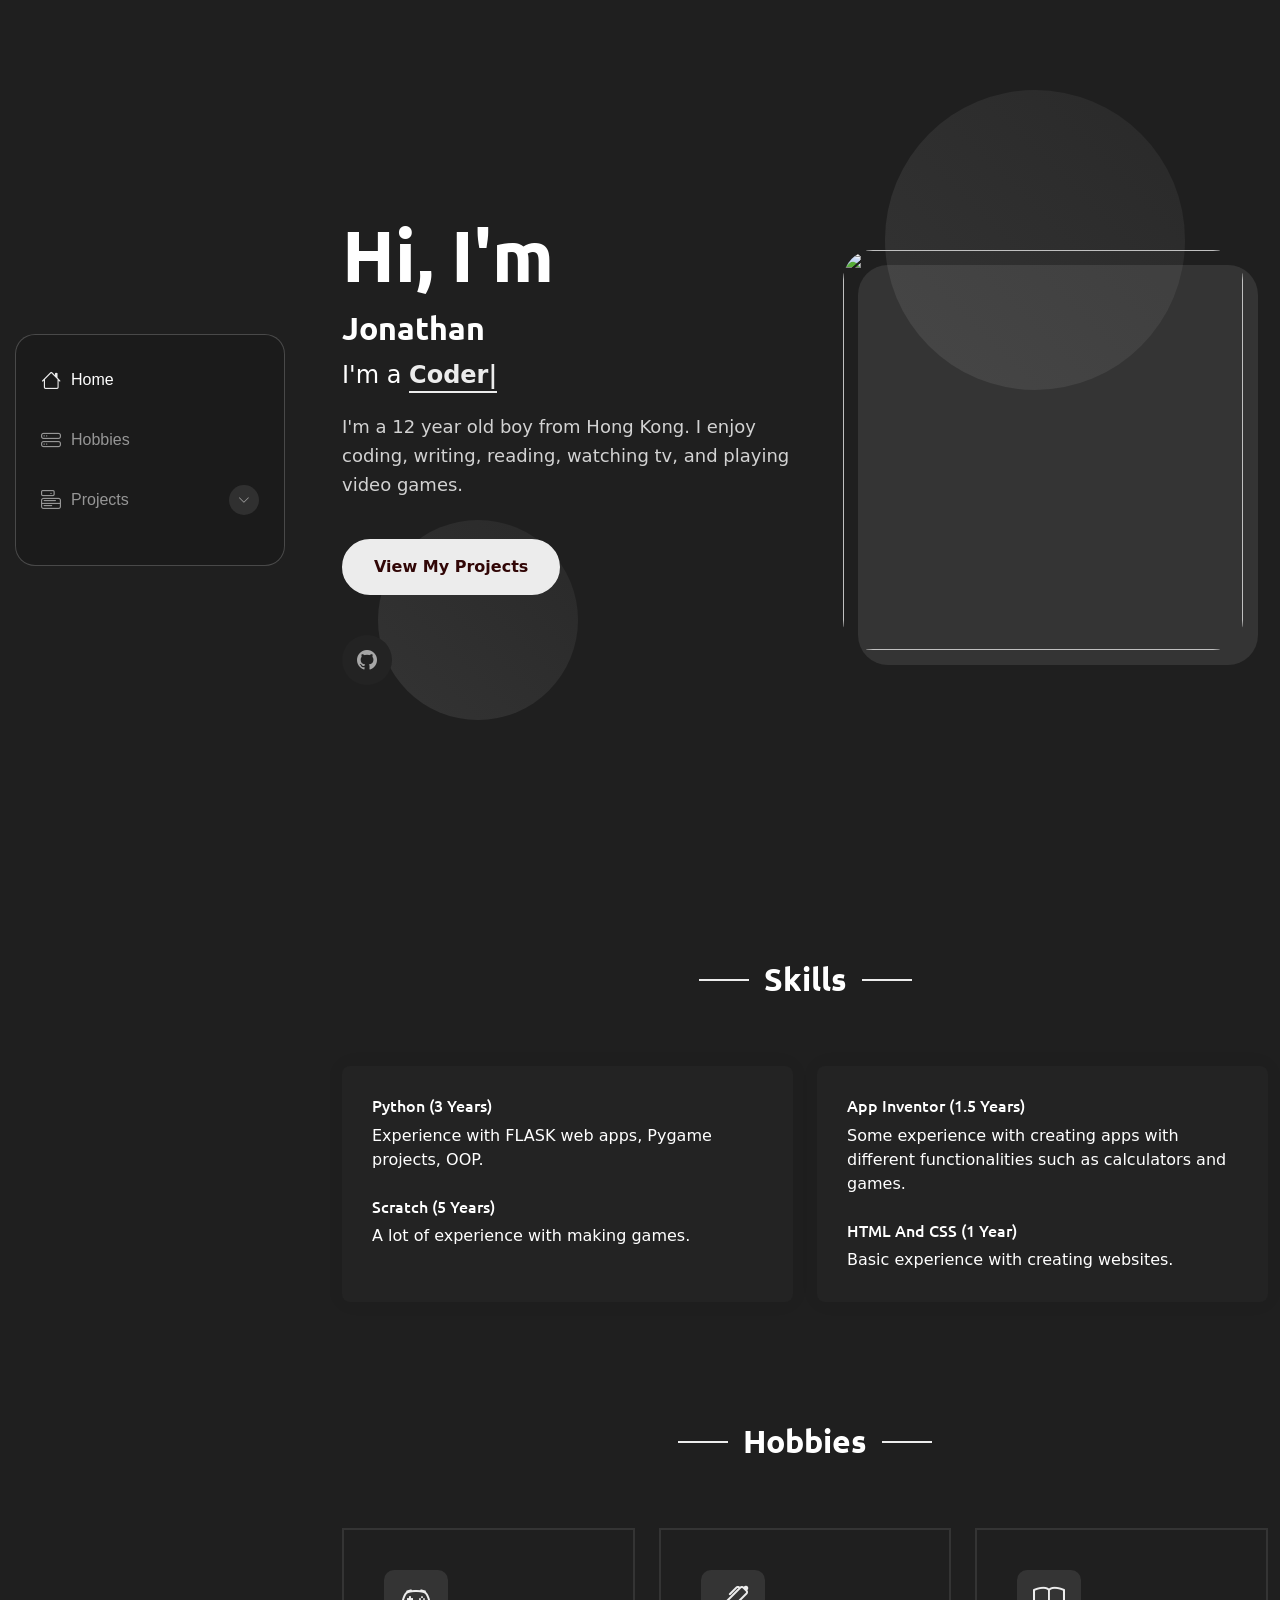
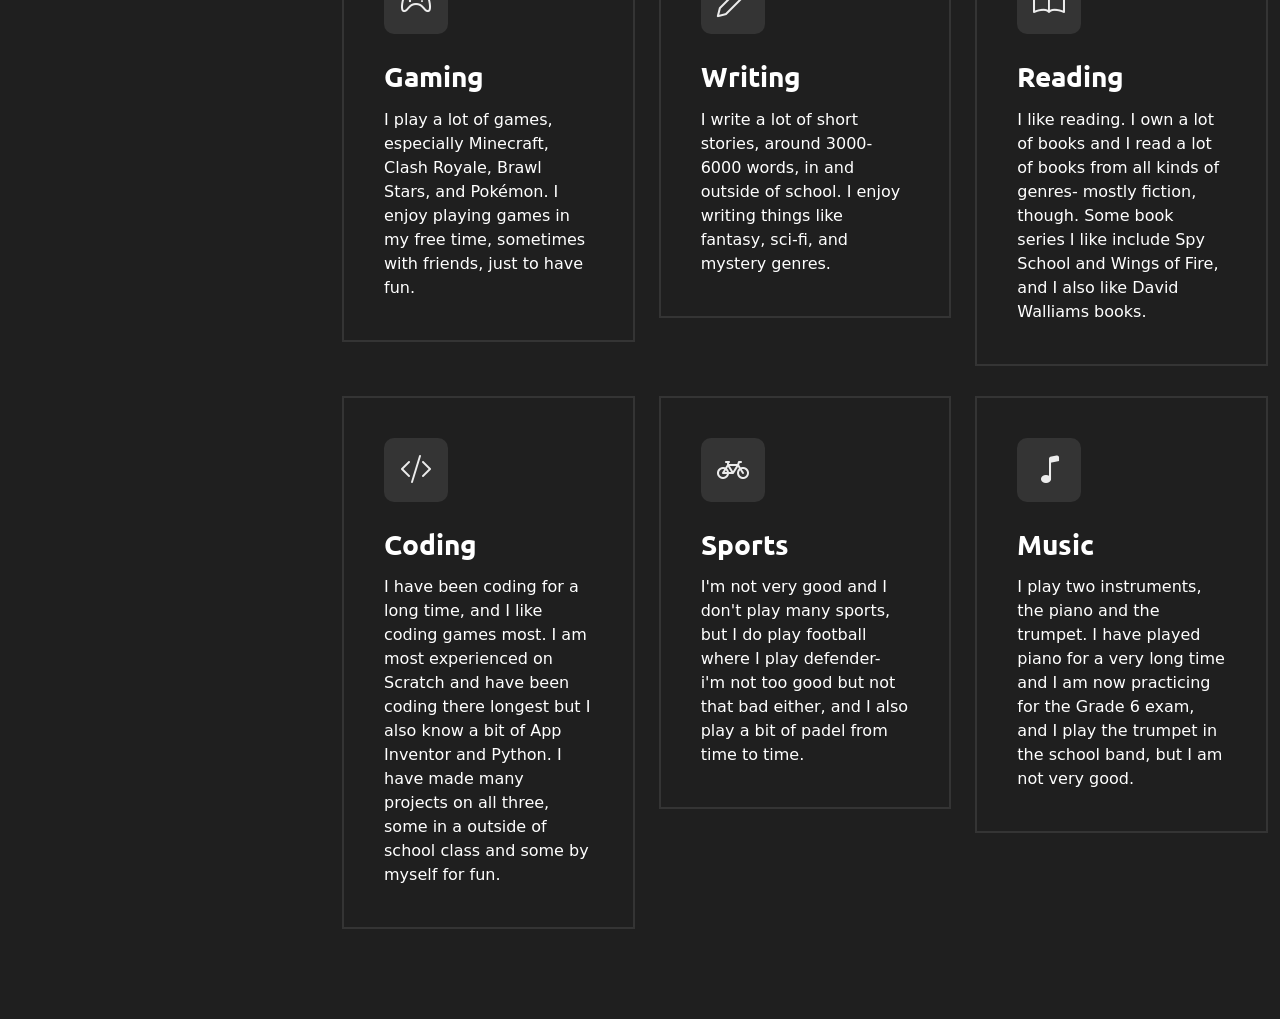
==== commit 4e84ca82: "Add files via upload" ====
--- a/index.html
+++ b/index.html
@@ -44,7 +44,6 @@
               <li><a href="pygame-projects.html">PyGame Projects</a></li>
               <li><a href="python-projects.html">Python Projects</a></li>
               <li><a href="scratch-projects.html">Scratch Projects</a></li>
-              <li><a href="other-projects.html">Other</a></li>
             </ul>
           </li>
         </ul>
